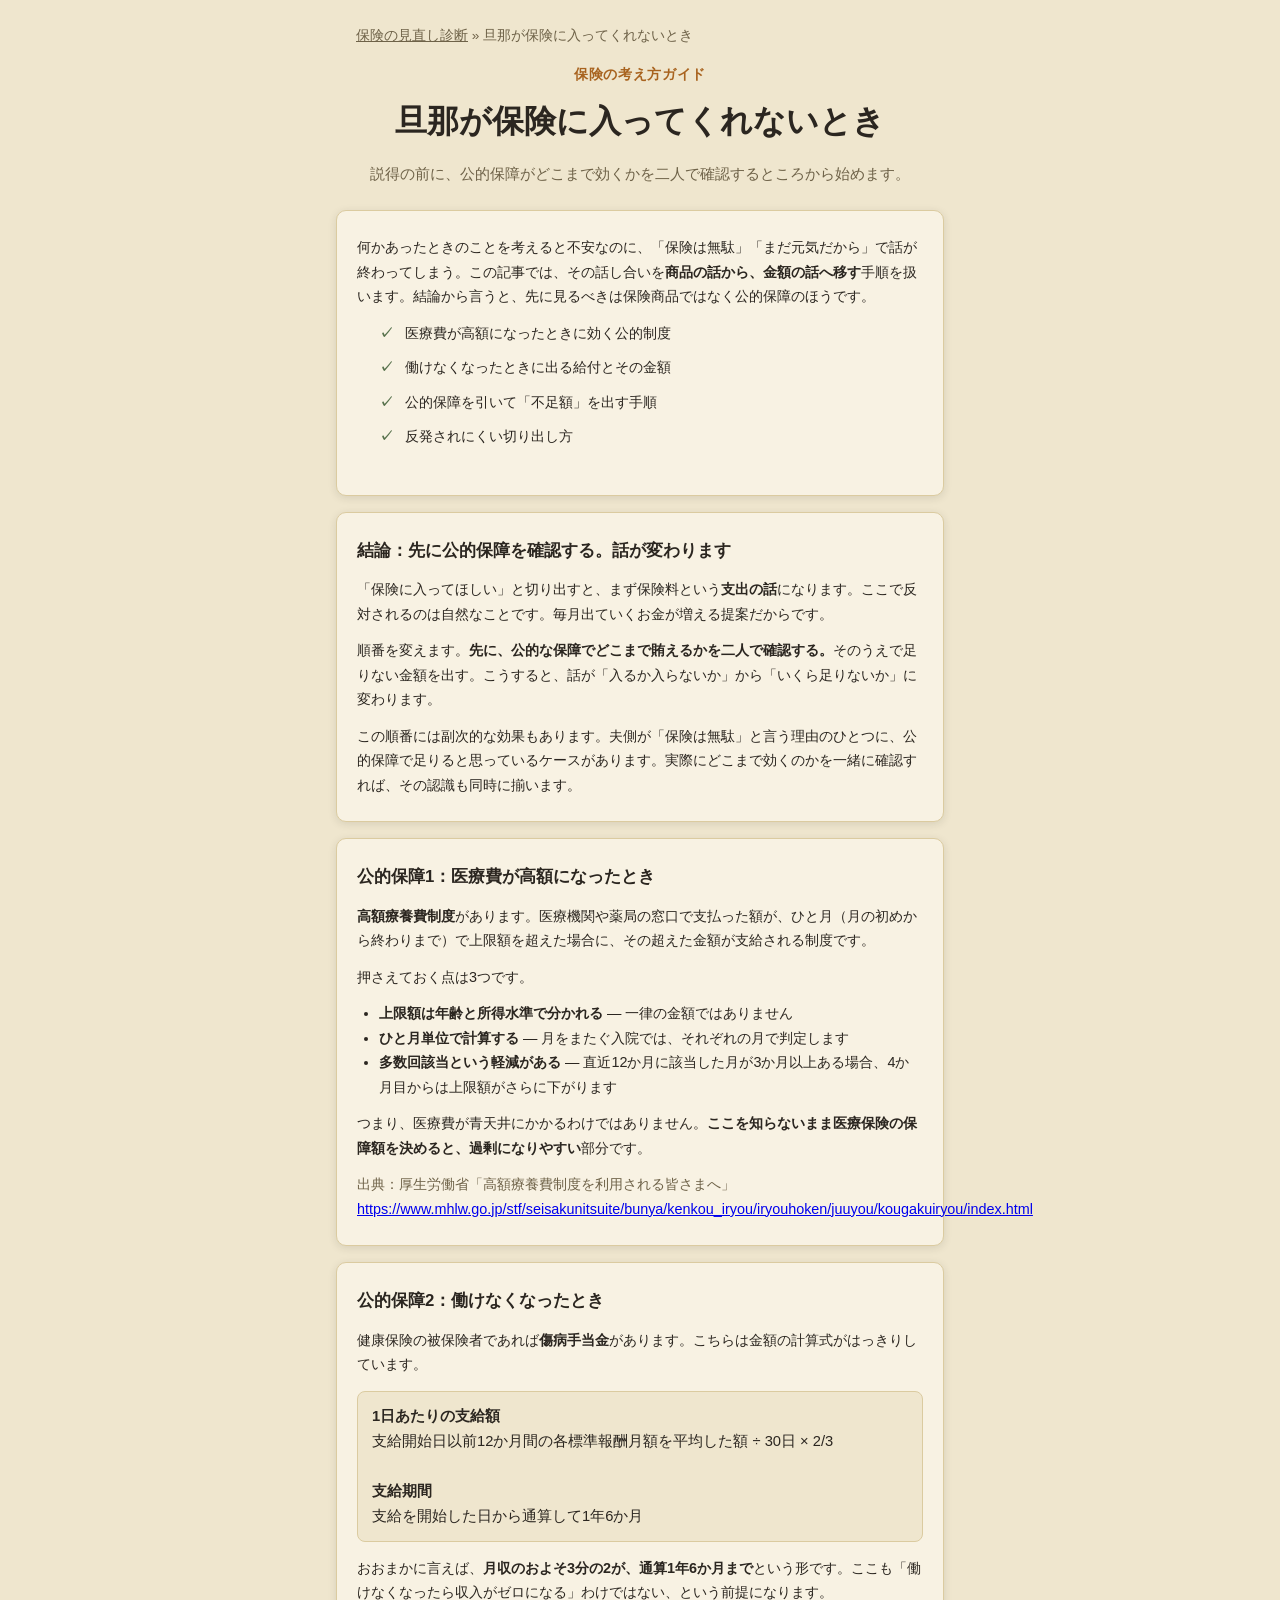
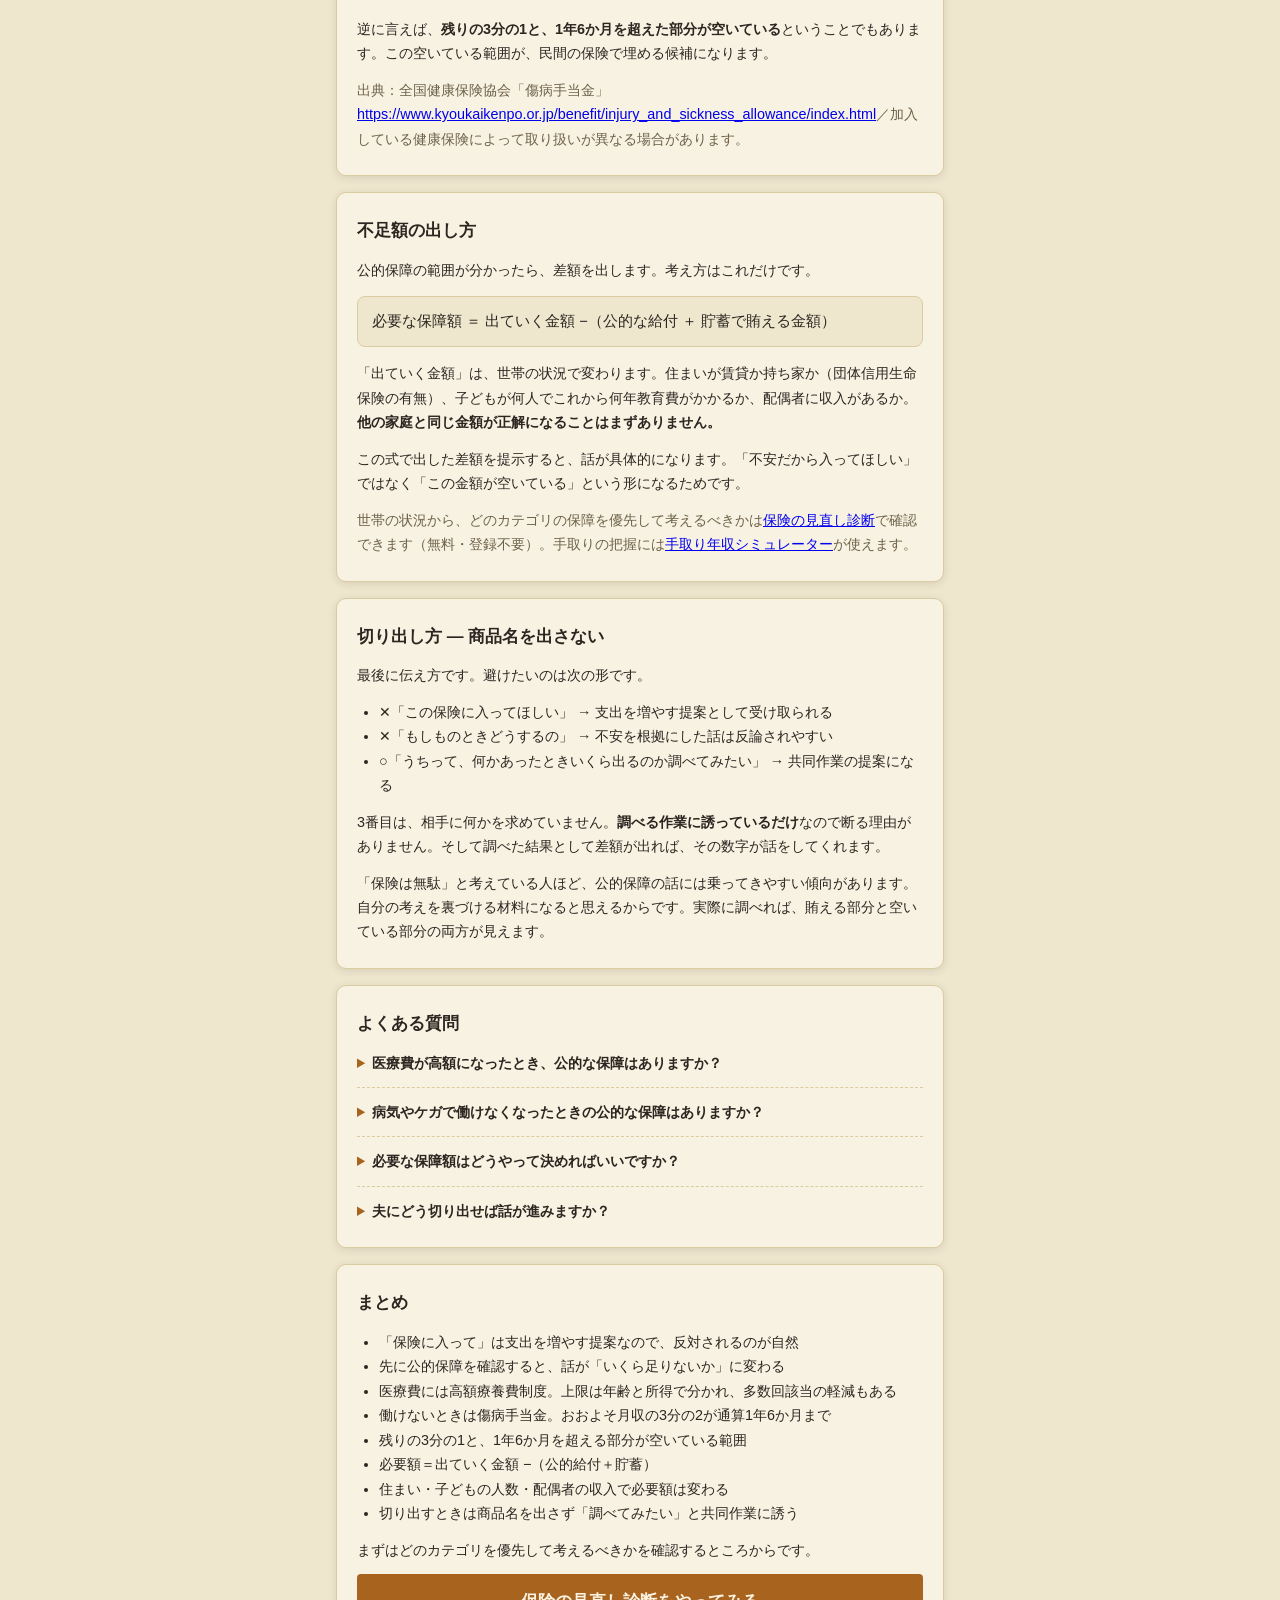
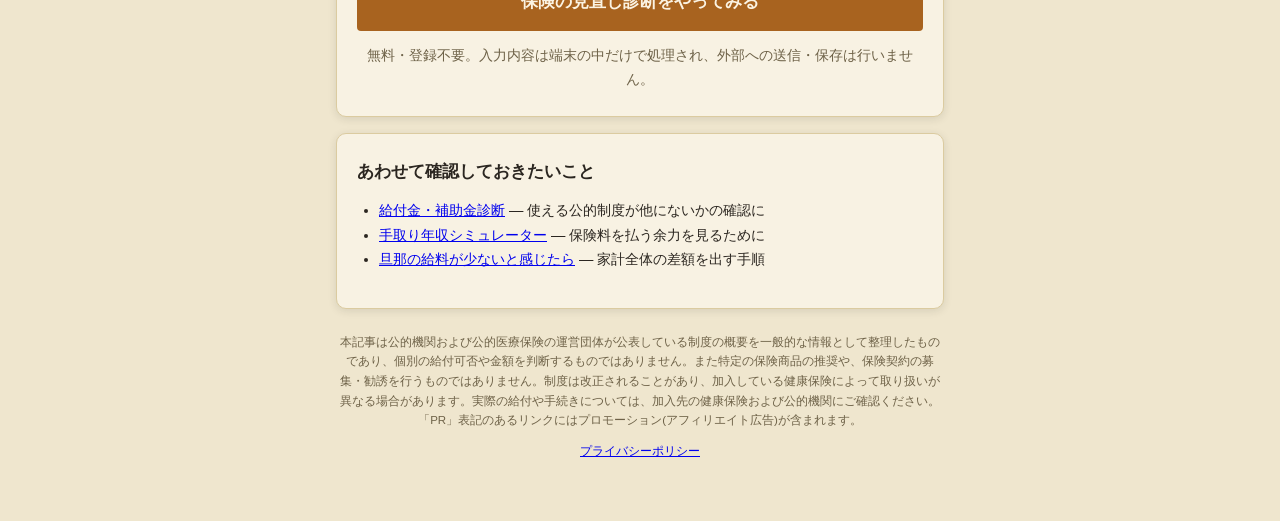
==== guide/danna-hoken-hairanai/index.html @ 6caace51 "独自ドメイン移行: hakoniwa-lab.github.io → hakoniwalab.com canonical / sitemap / robots / 記事内の絶対URLを新ドメインに書き" ====
<!DOCTYPE html>
<html lang="ja">
<head>
<meta charset="UTF-8">
<meta name="viewport" content="width=device-width, initial-scale=1.0">
<title>旦那が保険に入ってくれないとき｜先に見るべき公的保障と必要額の出し方</title>
<meta name="description" content="旦那が保険に入ってくれない。説得の前に、高額療養費と傷病手当金という公的保障がどこまで効くかを確認し、そこから不足する金額を出す手順を整理しました。話が進む伝え方も解説します。">
<script async src="https://pagead2.googlesyndication.com/pagead/js/adsbygoogle.js?client=ca-pub-6465548593525933" crossorigin="anonymous"></script>
<link rel="canonical" href="https://hakoniwalab.com/insurance-checker/guide/danna-hoken-hairanai/">
<link rel="stylesheet" href="../../css/style.css">
<script type="application/ld+json">{"@context":"https://schema.org","@type":"FAQPage","mainEntity":[{"@type":"Question","name":"医療費が高額になったとき、公的な保障はありますか？","acceptedAnswer":{"@type":"Answer","text":"高額療養費制度があります。医療機関や薬局の窓口で支払った額が、ひと月で上限額を超えた場合に、その超えた金額が支給される制度です。上限額は年齢と所得水準によって分かれます。また直近12か月の間に該当した月が3か月以上ある場合、4か月目からは上限額がさらに軽減される多数回該当という仕組みもあります。"}},{"@type":"Question","name":"病気やケガで働けなくなったときの公的な保障はありますか？","acceptedAnswer":{"@type":"Answer","text":"健康保険の被保険者であれば傷病手当金があります。支給期間は支給を開始した日から通算して1年6か月で、1日あたりの金額は支給開始日以前12か月間の各標準報酬月額を平均した額を30日で割り、その3分の2にあたる額です。要件や手続きは加入している健康保険にご確認ください。"}},{"@type":"Question","name":"必要な保障額はどうやって決めればいいですか？","acceptedAnswer":{"@type":"Answer","text":"万一のときに出ていく金額から、公的な給付と貯蓄で賄える金額を引いた差額で決まります。この差額を出さずに商品を比べると、必要以上の保障を上乗せすることになりがちです。世帯構成や住まいの状況で変わるため、他の家庭と同じ金額が正解になるとは限りません。"}},{"@type":"Question","name":"夫にどう切り出せば話が進みますか？","acceptedAnswer":{"@type":"Answer","text":"「保険に入って」と商品の話から入ると、保険料という支出の話になり反発されやすくなります。先に公的保障で賄える範囲を二人で確認し、そのうえで足りない金額を出す順番にすると、保険に入るかどうかではなく、いくら足りないかという話になります。"}}]}</script>
<style>
.guide-nav { max-width: 720px; margin: 0 auto 16px; padding: 0 20px; font-size: 0.85rem; color: var(--color-text-muted); }
.guide-nav a { color: var(--color-text-muted); }
.guide-lead { font-size: 0.95rem; }
.guide-table { width: 100%; border-collapse: collapse; margin: 14px 0; font-size: 0.92rem; }
.guide-table th, .guide-table td { border: 1px solid var(--color-border); padding: 8px 10px; text-align: left; vertical-align: top; }
.guide-table th { background: var(--color-bg); font-weight: 600; }
.guide-note { font-size: 0.85rem; color: var(--color-text-muted); }
.card--article h3 { font-size: 1rem; margin: 18px 0 6px; }
.guide-cta { text-align: center; }
.guide-cta .btn { display: inline-block; text-decoration: none; }
.guide-calc { background: var(--color-bg); border: 1px solid var(--color-border); border-radius: 8px; padding: 12px 14px; margin: 14px 0; font-size: 0.92rem; }
</style>
</head>
<body>
<div class="app">

  <nav class="guide-nav" aria-label="パンくずリスト">
    <a href="../../index.html">保険の見直し診断</a> &raquo;
    <span aria-current="page">旦那が保険に入ってくれないとき</span>
  </nav>

  <header class="app-header">
    <p class="app-header__eyebrow">保険の考え方ガイド</p>
    <h1 class="app-header__title">旦那が保険に<br class="sp-only">入ってくれないとき</h1>
    <p class="app-header__lead">説得の前に、公的保障がどこまで効くかを二人で確認するところから始めます。</p>
  </header>

  <main class="main">

    <section class="article">

      <div class="card card--article">
        <p class="guide-lead">何かあったときのことを考えると不安なのに、「保険は無駄」「まだ元気だから」で話が終わってしまう。この記事では、その話し合いを<strong>商品の話から、金額の話へ移す</strong>手順を扱います。結論から言うと、先に見るべきは保険商品ではなく公的保障のほうです。</p>
        <ul class="intro-points">
          <li>医療費が高額になったときに効く公的制度</li>
          <li>働けなくなったときに出る給付とその金額</li>
          <li>公的保障を引いて「不足額」を出す手順</li>
          <li>反発されにくい切り出し方</li>
        </ul>
      </div>

      <div class="card card--article">
        <h2>結論：先に公的保障を確認する。話が変わります</h2>
        <p>「保険に入ってほしい」と切り出すと、まず保険料という<strong>支出の話</strong>になります。ここで反対されるのは自然なことです。毎月出ていくお金が増える提案だからです。</p>
        <p>順番を変えます。<strong>先に、公的な保障でどこまで賄えるかを二人で確認する。</strong>そのうえで足りない金額を出す。こうすると、話が「入るか入らないか」から「いくら足りないか」に変わります。</p>
        <p>この順番には副次的な効果もあります。夫側が「保険は無駄」と言う理由のひとつに、公的保障で足りると思っているケースがあります。実際にどこまで効くのかを一緒に確認すれば、その認識も同時に揃います。</p>
      </div>

      <div class="card card--article">
        <h2>公的保障1：医療費が高額になったとき</h2>
        <p><strong>高額療養費制度</strong>があります。医療機関や薬局の窓口で支払った額が、ひと月（月の初めから終わりまで）で上限額を超えた場合に、その超えた金額が支給される制度です。</p>
        <p>押さえておく点は3つです。</p>
        <ul>
          <li><strong>上限額は年齢と所得水準で分かれる</strong> — 一律の金額ではありません</li>
          <li><strong>ひと月単位で計算する</strong> — 月をまたぐ入院では、それぞれの月で判定します</li>
          <li><strong>多数回該当という軽減がある</strong> — 直近12か月に該当した月が3か月以上ある場合、4か月目からは上限額がさらに下がります</li>
        </ul>
        <p>つまり、医療費が青天井にかかるわけではありません。<strong>ここを知らないまま医療保険の保障額を決めると、過剰になりやすい</strong>部分です。</p>
        <p class="guide-note">出典：厚生労働省「高額療養費制度を利用される皆さまへ」<a href="https://www.mhlw.go.jp/stf/seisakunitsuite/bunya/kenkou_iryou/iryouhoken/juuyou/kougakuiryou/index.html" target="_blank" rel="noopener">https://www.mhlw.go.jp/stf/seisakunitsuite/bunya/kenkou_iryou/iryouhoken/juuyou/kougakuiryou/index.html</a></p>
      </div>

      <div class="card card--article">
        <h2>公的保障2：働けなくなったとき</h2>
        <p>健康保険の被保険者であれば<strong>傷病手当金</strong>があります。こちらは金額の計算式がはっきりしています。</p>
        <div class="guide-calc">
          <strong>1日あたりの支給額</strong><br>
          支給開始日以前12か月間の各標準報酬月額を平均した額 ÷ 30日 × 2/3<br><br>
          <strong>支給期間</strong><br>
          支給を開始した日から通算して1年6か月
        </div>
        <p>おおまかに言えば、<strong>月収のおよそ3分の2が、通算1年6か月まで</strong>という形です。ここも「働けなくなったら収入がゼロになる」わけではない、という前提になります。</p>
        <p>逆に言えば、<strong>残りの3分の1と、1年6か月を超えた部分が空いている</strong>ということでもあります。この空いている範囲が、民間の保険で埋める候補になります。</p>
        <p class="guide-note">出典：全国健康保険協会「傷病手当金」<a href="https://www.kyoukaikenpo.or.jp/benefit/injury_and_sickness_allowance/index.html" target="_blank" rel="noopener">https://www.kyoukaikenpo.or.jp/benefit/injury_and_sickness_allowance/index.html</a>／加入している健康保険によって取り扱いが異なる場合があります。</p>
      </div>

      <div class="card card--article">
        <h2>不足額の出し方</h2>
        <p>公的保障の範囲が分かったら、差額を出します。考え方はこれだけです。</p>
        <div class="guide-calc">
          必要な保障額 ＝ 出ていく金額 −（公的な給付 ＋ 貯蓄で賄える金額）
        </div>
        <p>「出ていく金額」は、世帯の状況で変わります。住まいが賃貸か持ち家か（団体信用生命保険の有無）、子どもが何人でこれから何年教育費がかかるか、配偶者に収入があるか。<strong>他の家庭と同じ金額が正解になることはまずありません。</strong></p>
        <p>この式で出した差額を提示すると、話が具体的になります。「不安だから入ってほしい」ではなく「この金額が空いている」という形になるためです。</p>
        <p class="guide-note">世帯の状況から、どのカテゴリの保障を優先して考えるべきかは<a href="../../index.html">保険の見直し診断</a>で確認できます（無料・登録不要）。手取りの把握には<a href="../../../takehome-calculator/">手取り年収シミュレーター</a>が使えます。</p>
      </div>

      <div class="card card--article">
        <h2>切り出し方 ― 商品名を出さない</h2>
        <p>最後に伝え方です。避けたいのは次の形です。</p>
        <ul>
          <li>✕「この保険に入ってほしい」 → 支出を増やす提案として受け取られる</li>
          <li>✕「もしものときどうするの」 → 不安を根拠にした話は反論されやすい</li>
          <li>○「うちって、何かあったときいくら出るのか調べてみたい」 → 共同作業の提案になる</li>
        </ul>
        <p>3番目は、相手に何かを求めていません。<strong>調べる作業に誘っているだけ</strong>なので断る理由がありません。そして調べた結果として差額が出れば、その数字が話をしてくれます。</p>
        <p>「保険は無駄」と考えている人ほど、公的保障の話には乗ってきやすい傾向があります。自分の考えを裏づける材料になると思えるからです。実際に調べれば、賄える部分と空いている部分の両方が見えます。</p>
      </div>

      <div class="card card--article">
        <h2>よくある質問</h2>
        <details class="faq-item">
          <summary>医療費が高額になったとき、公的な保障はありますか？</summary>
          <p>高額療養費制度があります。医療機関や薬局の窓口で支払った額が、ひと月で上限額を超えた場合に、その超えた金額が支給される制度です。上限額は年齢と所得水準によって分かれます。また直近12か月の間に該当した月が3か月以上ある場合、4か月目からは上限額がさらに軽減される多数回該当という仕組みもあります。</p>
        </details>
        <details class="faq-item">
          <summary>病気やケガで働けなくなったときの公的な保障はありますか？</summary>
          <p>健康保険の被保険者であれば傷病手当金があります。支給期間は支給を開始した日から通算して1年6か月で、1日あたりの金額は支給開始日以前12か月間の各標準報酬月額を平均した額を30日で割り、その3分の2にあたる額です。要件や手続きは加入している健康保険にご確認ください。</p>
        </details>
        <details class="faq-item">
          <summary>必要な保障額はどうやって決めればいいですか？</summary>
          <p>万一のときに出ていく金額から、公的な給付と貯蓄で賄える金額を引いた差額で決まります。この差額を出さずに商品を比べると、必要以上の保障を上乗せすることになりがちです。世帯構成や住まいの状況で変わるため、他の家庭と同じ金額が正解になるとは限りません。</p>
        </details>
        <details class="faq-item">
          <summary>夫にどう切り出せば話が進みますか？</summary>
          <p>「保険に入って」と商品の話から入ると、保険料という支出の話になり反発されやすくなります。先に公的保障で賄える範囲を二人で確認し、そのうえで足りない金額を出す順番にすると、保険に入るかどうかではなく、いくら足りないかという話になります。</p>
        </details>
      </div>

      <div class="card card--article">
        <h2>まとめ</h2>
        <ul>
          <li>「保険に入って」は支出を増やす提案なので、反対されるのが自然</li>
          <li>先に公的保障を確認すると、話が「いくら足りないか」に変わる</li>
          <li>医療費には高額療養費制度。上限は年齢と所得で分かれ、多数回該当の軽減もある</li>
          <li>働けないときは傷病手当金。おおよそ月収の3分の2が通算1年6か月まで</li>
          <li>残りの3分の1と、1年6か月を超える部分が空いている範囲</li>
          <li>必要額＝出ていく金額 −（公的給付＋貯蓄）</li>
          <li>住まい・子どもの人数・配偶者の収入で必要額は変わる</li>
          <li>切り出すときは商品名を出さず「調べてみたい」と共同作業に誘う</li>
        </ul>
        <p>まずはどのカテゴリを優先して考えるべきかを確認するところからです。</p>
        <p class="guide-cta"><a class="btn btn--primary btn--large" href="../../index.html">保険の見直し診断をやってみる</a></p>
        <p class="guide-note" style="text-align:center;">無料・登録不要。入力内容は端末の中だけで処理され、外部への送信・保存は行いません。</p>
      </div>

      <div class="card card--article">
        <h2>あわせて確認しておきたいこと</h2>
        <ul>
          <li><a href="../../../subsidy-checker/">給付金・補助金診断</a> — 使える公的制度が他にないかの確認に</li>
          <li><a href="../../../takehome-calculator/">手取り年収シミュレーター</a> — 保険料を払う余力を見るために</li>
          <li><a href="../../../takehome-calculator/guide/danna-kyuryo-sukunai/">旦那の給料が少ないと感じたら</a> — 家計全体の差額を出す手順</li>
        </ul>
      </div>

    </section>

  </main>

  <footer class="app-footer">
    <p>本記事は公的機関および公的医療保険の運営団体が公表している制度の概要を一般的な情報として整理したものであり、個別の給付可否や金額を判断するものではありません。また特定の保険商品の推奨や、保険契約の募集・勧誘を行うものではありません。制度は改正されることがあり、加入している健康保険によって取り扱いが異なる場合があります。実際の給付や手続きについては、加入先の健康保険および公的機関にご確認ください。「PR」表記のあるリンクにはプロモーション(アフィリエイト広告)が含まれます。</p>
    <p><a href="../../../privacy.html">プライバシーポリシー</a></p>
  </footer>

</div>
</body>
</html>
---- css/style.css ----
:root {
  --color-bg: #efe6ce;
  --color-surface: #f8f2e3;
  --color-border: #dbcba0;
  --color-text: #2b2620;
  --color-text-muted: #6e6248;
  --color-primary: #a8631f;
  --color-primary-hover: #8b5119;
  --color-primary-contrast: #fbf3e2;
  --color-accent: #55704a;
  --color-badge-bg: #e4d6ae;
  --color-badge-text: #6e4a1e;
  --color-warn-bg: #efd3c0;
  --color-warn-text: #8a4322;
  --radius-sm: 4px;
  --radius-md: 6px;
  --radius-lg: 10px;
  --shadow-card: 0 2px 8px rgba(43, 38, 32, 0.12);
  --max-width: 640px;
}

@media (prefers-color-scheme: dark) {
  :root {
    --color-bg: #211f1a;
    --color-surface: #2c2a22;
    --color-border: #423e30;
    --color-text: #f1e9d8;
    --color-text-muted: #b3a585;
    --color-primary: #e3a23b;
    --color-primary-hover: #edb259;
    --color-primary-contrast: #241c0d;
    --color-accent: #8fae7d;
    --color-badge-bg: #3a3626;
    --color-badge-text: #e3a23b;
    --color-warn-bg: #3d2a1d;
    --color-warn-text: #e0a876;
    --shadow-card: 0 2px 14px rgba(0, 0, 0, 0.5);
  }
}

* { box-sizing: border-box; }

[hidden] { display: none !important; }

html, body {
  margin: 0;
  padding: 0;
  background: var(--color-bg);
  color: var(--color-text);
  font-family: "Hiragino Sans", "Hiragino Kaku Gothic ProN", Meiryo, "Yu Gothic", sans-serif;
  line-height: 1.7;
  -webkit-text-size-adjust: 100%;
}

.app {
  max-width: var(--max-width);
  margin: 0 auto;
  padding: 24px 16px 48px;
}

.app-header {
  text-align: center;
  margin-bottom: 24px;
}

.app-header__eyebrow {
  color: var(--color-primary);
  font-weight: 700;
  font-size: 0.85rem;
  letter-spacing: 0.05em;
  margin: 0 0 8px;
}

.app-header__title {
  font-size: 1.6rem;
  font-weight: 800;
  margin: 0 0 12px;
}

.app-header__lead {
  color: var(--color-text-muted);
  font-size: 0.95rem;
  margin: 0;
}

.main { display: block; }

.card {
  background: var(--color-surface);
  border: 1px solid var(--color-border);
  border-radius: var(--radius-lg);
  box-shadow: var(--shadow-card);
  padding: 24px 20px;
  margin-bottom: 16px;
}

.card--intro { text-align: center; }

.intro-points {
  list-style: none;
  padding: 0;
  margin: 0 0 20px;
  text-align: left;
  display: inline-block;
}

.intro-points li {
  position: relative;
  padding-left: 26px;
  margin-bottom: 10px;
  color: var(--color-text);
}

.intro-points li::before {
  content: "✓";
  position: absolute;
  left: 0;
  color: var(--color-accent);
  font-weight: 700;
}

.intro-disclaimer {
  font-size: 0.78rem;
  color: var(--color-text-muted);
  margin: 16px 0 0;
}

.btn {
  display: inline-block;
  border: none;
  border-radius: var(--radius-sm);
  font-size: 0.95rem;
  font-weight: 700;
  padding: 12px 20px;
  cursor: pointer;
  text-align: center;
  transition: background-color 0.15s ease, opacity 0.15s ease;
}

.btn--primary {
  background: var(--color-primary);
  color: var(--color-primary-contrast);
}
.btn--primary:hover { background: var(--color-primary-hover); }
.btn--primary:disabled { opacity: 0.5; cursor: not-allowed; }

.btn--ghost {
  background: transparent;
  color: var(--color-text-muted);
  border: 1px solid var(--color-border);
}
.btn--ghost:hover { color: var(--color-text); border-color: var(--color-text-muted); }

.btn--large { width: 100%; padding: 14px 20px; font-size: 1.05rem; }
.btn--skip { margin-left: auto; }

.progress {
  height: 6px;
  background: var(--color-border);
  border-radius: 999px;
  overflow: hidden;
  margin-bottom: 8px;
}

.progress__bar {
  height: 100%;
  width: 0%;
  background: var(--color-primary);
  transition: width 0.25s ease;
}

.progress__label {
  font-size: 0.78rem;
  color: var(--color-text-muted);
  margin: 0 0 16px;
  text-align: right;
}

.card--quiz { min-height: 220px; }

.quiz-question {
  font-size: 1.1rem;
  font-weight: 700;
  margin: 0 0 6px;
}

.quiz-question__note {
  font-size: 0.82rem;
  color: var(--color-text-muted);
  margin: 0 0 18px;
}

.quiz-options {
  display: grid;
  gap: 10px;
}

.quiz-option {
  display: block;
  width: 100%;
  text-align: left;
  padding: 14px 16px;
  background: var(--color-bg);
  border: 1.5px solid var(--color-border);
  border-radius: var(--radius-sm);
  color: var(--color-text);
  font-size: 0.95rem;
  cursor: pointer;
  transition: border-color 0.15s ease, background-color 0.15s ease;
}

.quiz-option:hover {
  border-color: var(--color-primary);
}

.quiz-option.is-selected {
  border-color: var(--color-primary);
  background: var(--color-badge-bg);
  font-weight: 700;
}

.quiz-select {
  width: 100%;
  padding: 12px 14px;
  border: 1.5px solid var(--color-border);
  border-radius: var(--radius-sm);
  background: var(--color-bg);
  color: var(--color-text);
  font-size: 0.95rem;
}

.quiz-nav {
  display: flex;
  align-items: center;
  gap: 10px;
}

.result-summary {
  text-align: center;
  margin-bottom: 20px;
}

.result-summary__count {
  font-size: 1.3rem;
  font-weight: 800;
  margin: 0 0 4px;
}

.result-summary__note {
  font-size: 0.82rem;
  color: var(--color-text-muted);
  margin: 0;
}

.result-list {
  display: grid;
  gap: 14px;
  margin-bottom: 20px;
}

.result-card {
  background: var(--color-surface);
  border: 1px solid var(--color-border);
  border-radius: var(--radius-md);
  box-shadow: var(--shadow-card);
  padding: 18px 18px 16px;
}

.result-card__badges {
  display: flex;
  flex-wrap: wrap;
  gap: 6px;
  margin-bottom: 10px;
}

.badge {
  display: inline-block;
  font-size: 0.72rem;
  font-weight: 700;
  padding: 3px 10px;
  border-radius: 999px;
  background: var(--color-badge-bg);
  color: var(--color-badge-text);
}

.badge--accent {
  background: var(--color-primary);
  color: var(--color-primary-contrast);
}

.badge--warn {
  background: var(--color-warn-bg);
  color: var(--color-warn-text);
}

.result-card__name {
  font-size: 1.05rem;
  font-weight: 800;
  margin: 0 0 6px;
}

.result-card__benefit {
  color: var(--color-accent);
  font-weight: 700;
  margin: 0 0 4px;
}

.result-card__org {
  font-size: 0.8rem;
  color: var(--color-text-muted);
  margin: 0 0 12px;
}

.result-card__summary {
  font-size: 0.88rem;
  margin: 0 0 10px;
}

.result-card__conditions {
  font-size: 0.82rem;
  color: var(--color-text-muted);
  margin: 0 0 14px;
}

.result-card__actions {
  display: flex;
  flex-wrap: wrap;
  gap: 8px;
}

.result-card__link {
  display: inline-block;
  font-size: 0.85rem;
  font-weight: 700;
  color: var(--color-primary);
  text-decoration: none;
  padding: 8px 14px;
  border: 1.5px solid var(--color-primary);
  border-radius: var(--radius-sm);
}

.result-card__link:hover { background: var(--color-badge-bg); }

.result-card__link--offer {
  color: var(--color-accent);
  border-color: var(--color-accent);
  display: inline-flex;
  align-items: center;
  gap: 6px;
}

.badge--pr {
  background: var(--color-accent);
  color: var(--color-primary-contrast);
  font-size: 0.62rem;
  padding: 2px 6px;
}

.result-empty {
  text-align: center;
  color: var(--color-text-muted);
  padding: 24px 12px;
}

.ad-slot {
  min-height: 90px;
  border: 1px dashed var(--color-border);
  border-radius: var(--radius-sm);
  display: flex;
  align-items: center;
  justify-content: center;
  color: var(--color-text-muted);
  font-size: 0.75rem;
  margin-bottom: 20px;
}

.card--lead { text-align: center; }
.card__title { font-size: 1rem; margin: 0 0 8px; }

.lead-form {
  display: flex;
  gap: 8px;
  margin-top: 14px;
}

.lead-form__input {
  flex: 1;
  padding: 10px 12px;
  border: 1.5px solid var(--color-border);
  border-radius: var(--radius-sm);
  background: var(--color-bg);
  color: var(--color-text);
}

.app-footer {
  margin-top: 24px;
  text-align: center;
  font-size: 0.72rem;
  color: var(--color-text-muted);
}

.sp-only { display: inline; }

@media (min-width: 640px) {
  .app-header__title { font-size: 2rem; }
  .sp-only { display: none; }
}

.result-card__platforms {
  font-size: 0.8rem;
  color: var(--color-text-muted);
  margin: 0 0 14px;
}

.cross-link-banner {
  display: block;
  margin-top: 12px;
  padding: 10px 14px;
  background: var(--color-badge-bg);
  border-radius: var(--radius-sm);
  font-size: 0.82rem;
  color: var(--color-badge-text);
  text-decoration: none;
  font-weight: 700;
}

.cross-link-banner:hover { opacity: 0.85; }

/* --- 解説記事セクション --- */

.card--article h2 {
  font-size: 1.05rem;
  margin: 0 0 12px;
}
.card--article p {
  font-size: 0.9rem;
  margin: 0 0 12px;
}
.card--article p:last-child { margin-bottom: 0; }
.card--article ul {
  font-size: 0.9rem;
  margin: 0 0 12px;
  padding-left: 22px;
}

.faq-item {
  border-bottom: 1px dashed var(--color-border);
  padding: 12px 0;
}
.faq-item:first-of-type { padding-top: 0; }
.faq-item:last-child { border-bottom: none; padding-bottom: 0; }
.faq-item summary {
  cursor: pointer;
  font-weight: 700;
  font-size: 0.9rem;
  list-style: revert;
}
.faq-item summary::marker { color: var(--color-primary); }
.faq-item p {
  margin: 8px 0 0;
  font-size: 0.85rem;
  color: var(--color-text-muted);
}
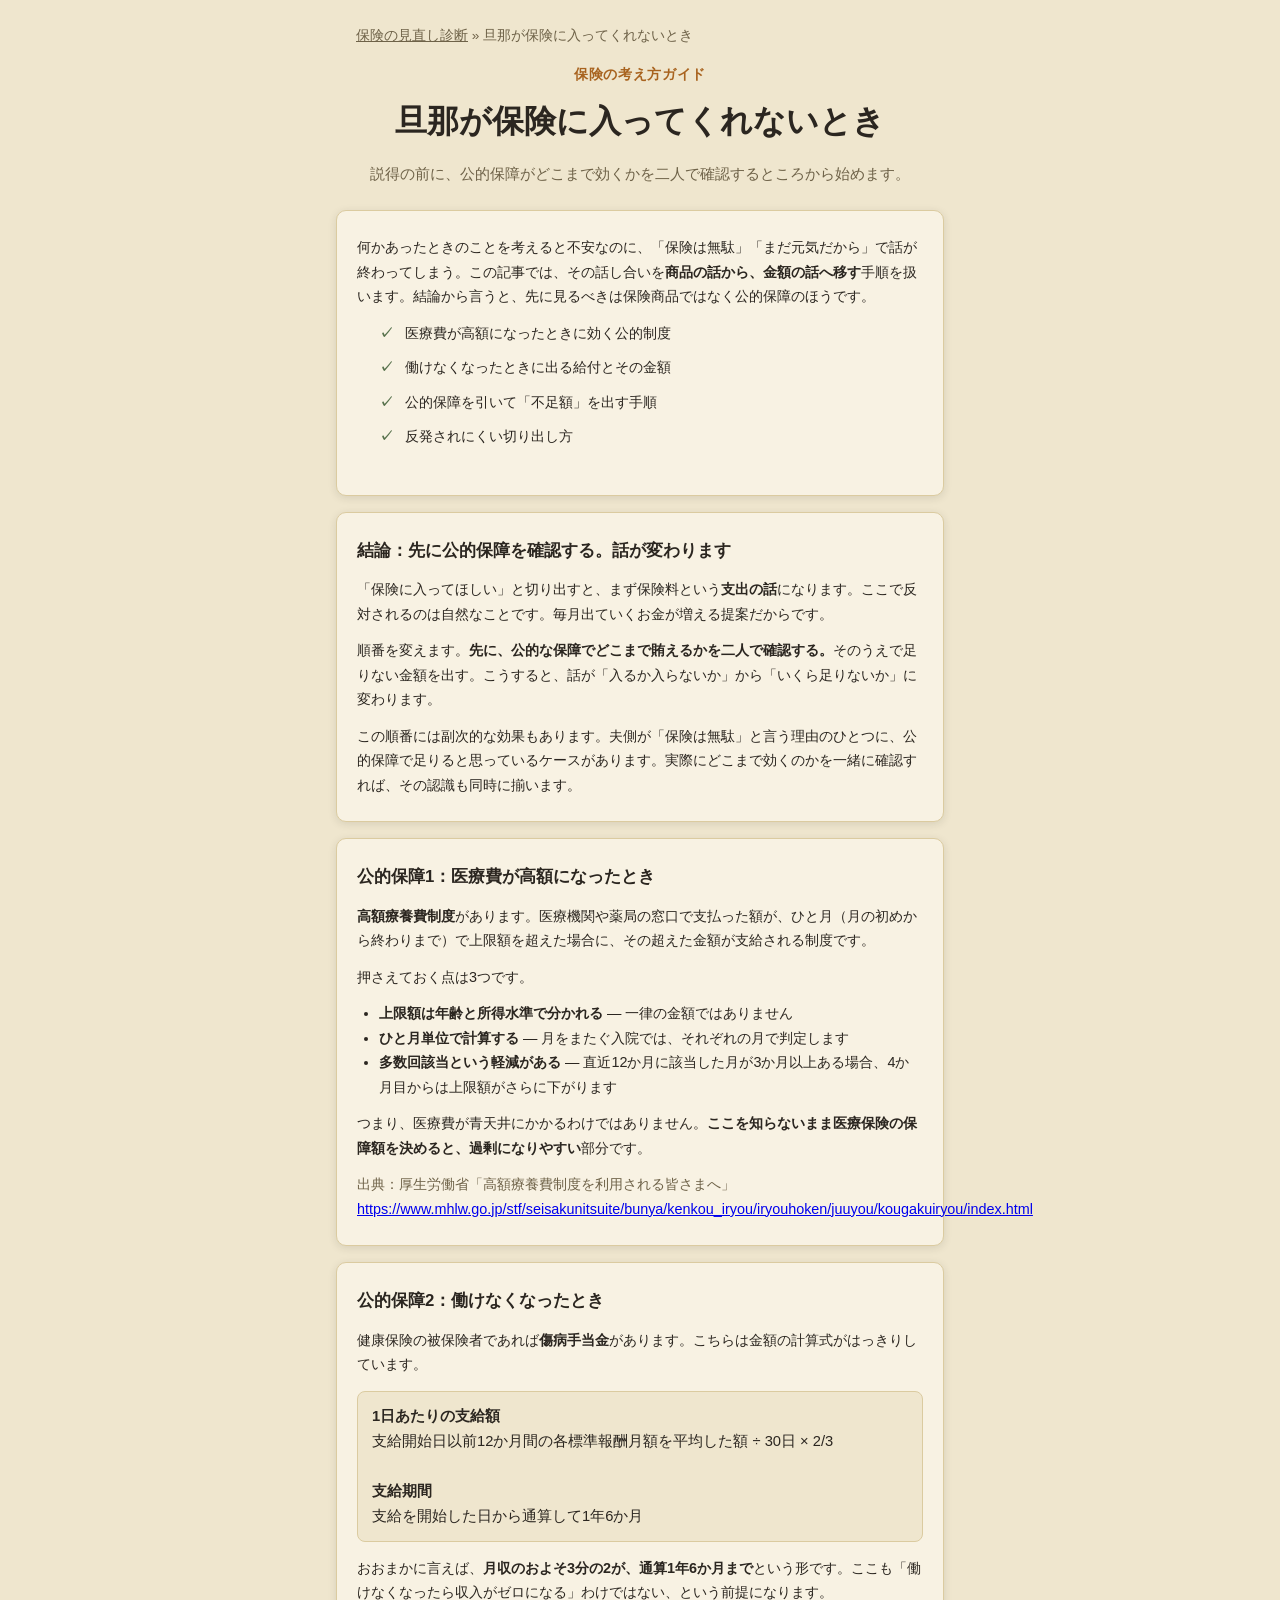
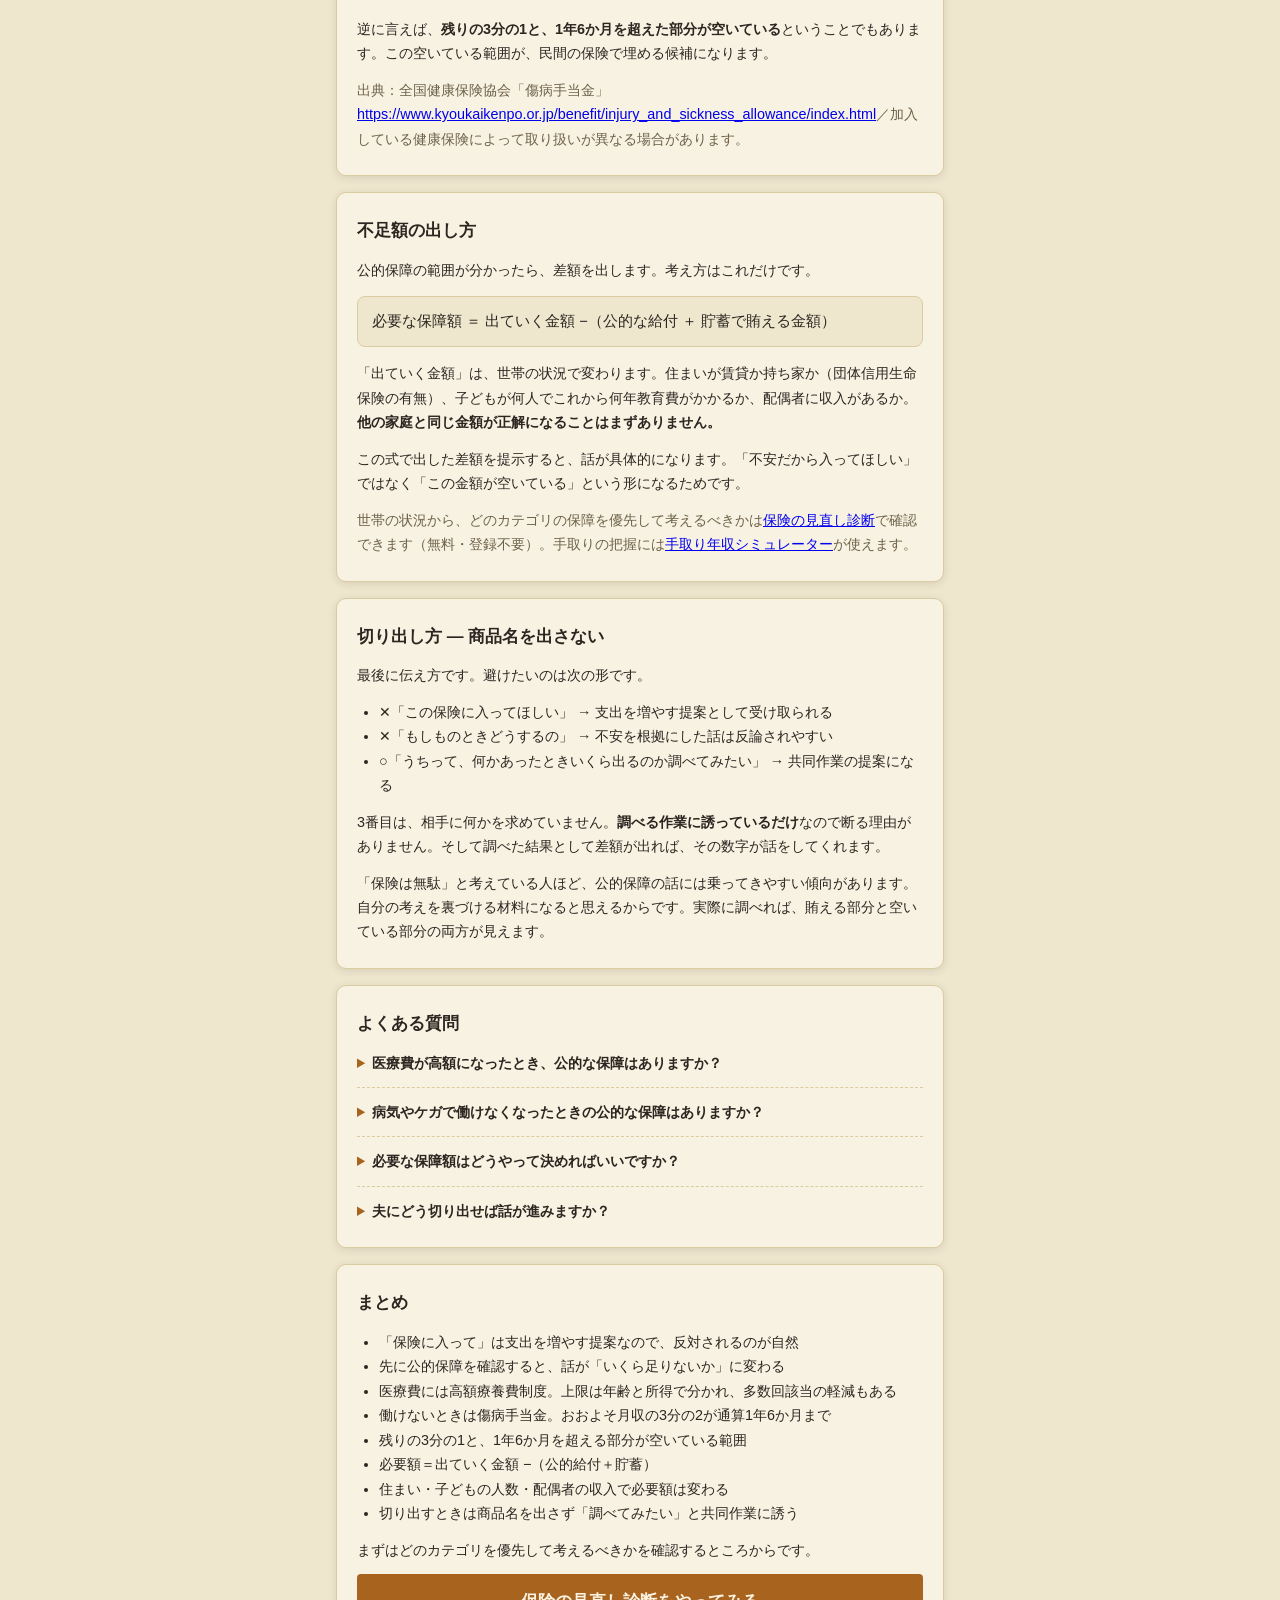
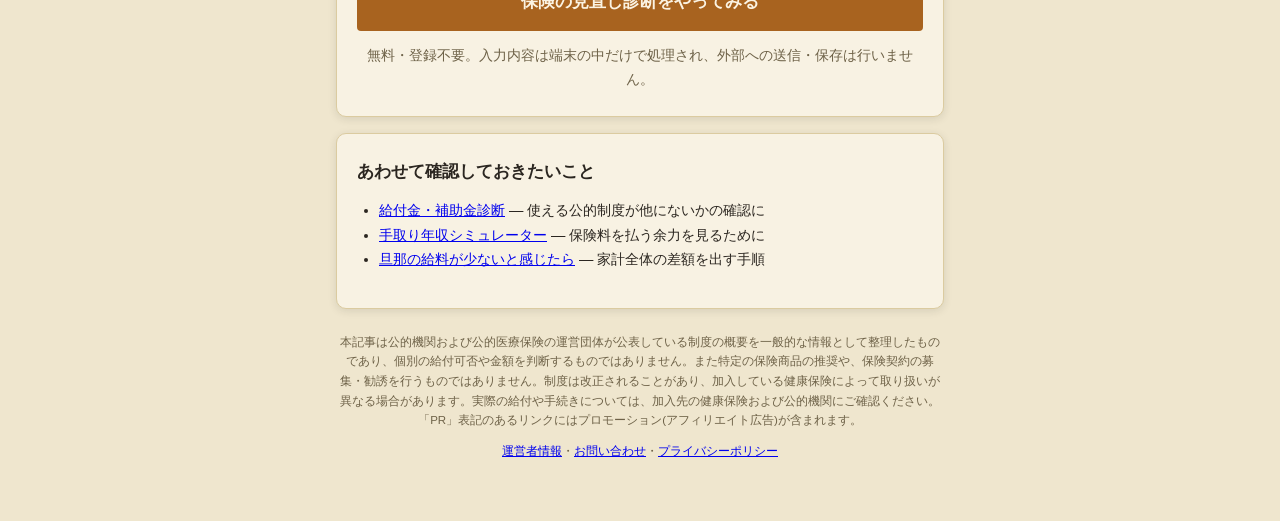
==== commit 3118248a: "フッターに運営者情報・お問い合わせへのリンクを追加 Co-Authored-By: Claude Opus 5 <noreply@anthropic.com>" ====
--- a/guide/danna-hoken-hairanai/index.html
+++ b/guide/danna-hoken-hairanai/index.html
@@ -160,7 +160,7 @@
 
   <footer class="app-footer">
     <p>本記事は公的機関および公的医療保険の運営団体が公表している制度の概要を一般的な情報として整理したものであり、個別の給付可否や金額を判断するものではありません。また特定の保険商品の推奨や、保険契約の募集・勧誘を行うものではありません。制度は改正されることがあり、加入している健康保険によって取り扱いが異なる場合があります。実際の給付や手続きについては、加入先の健康保険および公的機関にご確認ください。「PR」表記のあるリンクにはプロモーション(アフィリエイト広告)が含まれます。</p>
-    <p><a href="../../../privacy.html">プライバシーポリシー</a></p>
+    <p><a href="../../../about.html">運営者情報</a>・<a href="../../../contact.html">お問い合わせ</a>・<a href="../../../privacy.html">プライバシーポリシー</a></p>
   </footer>
 
 </div>
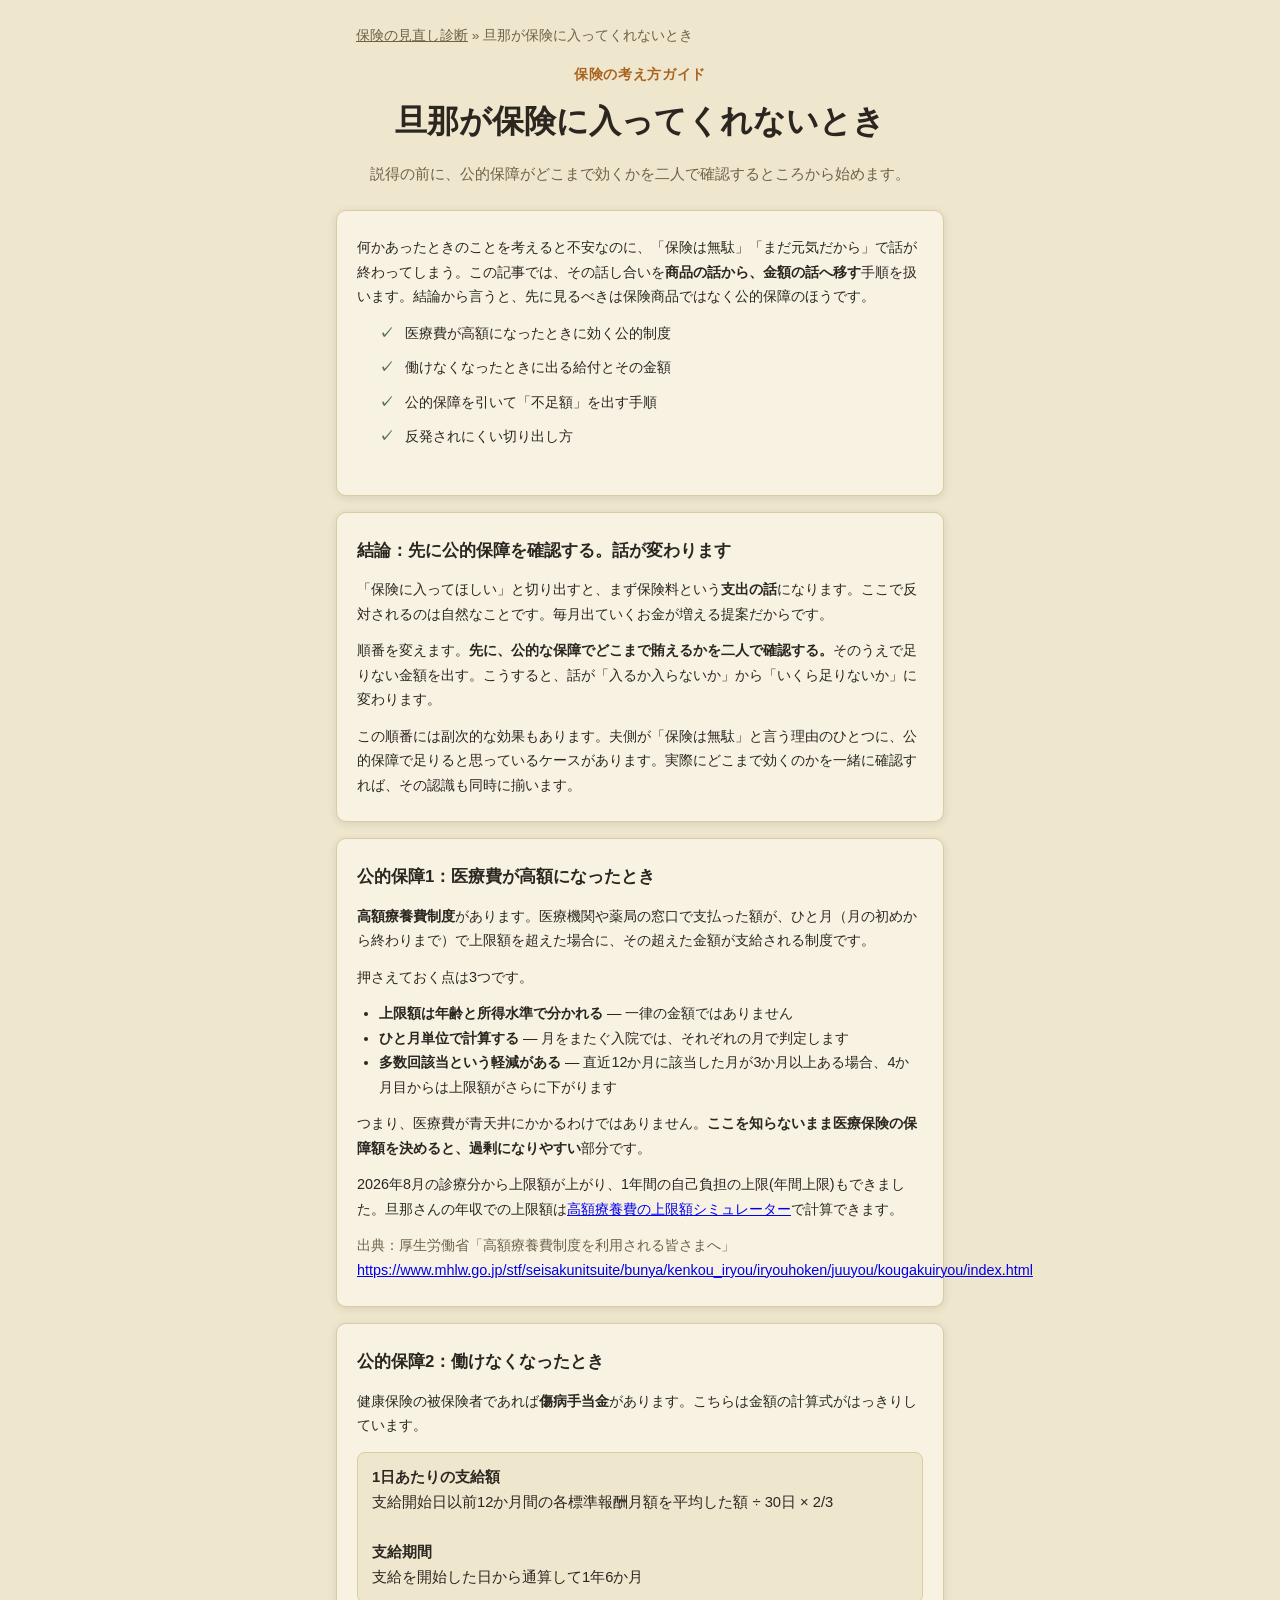
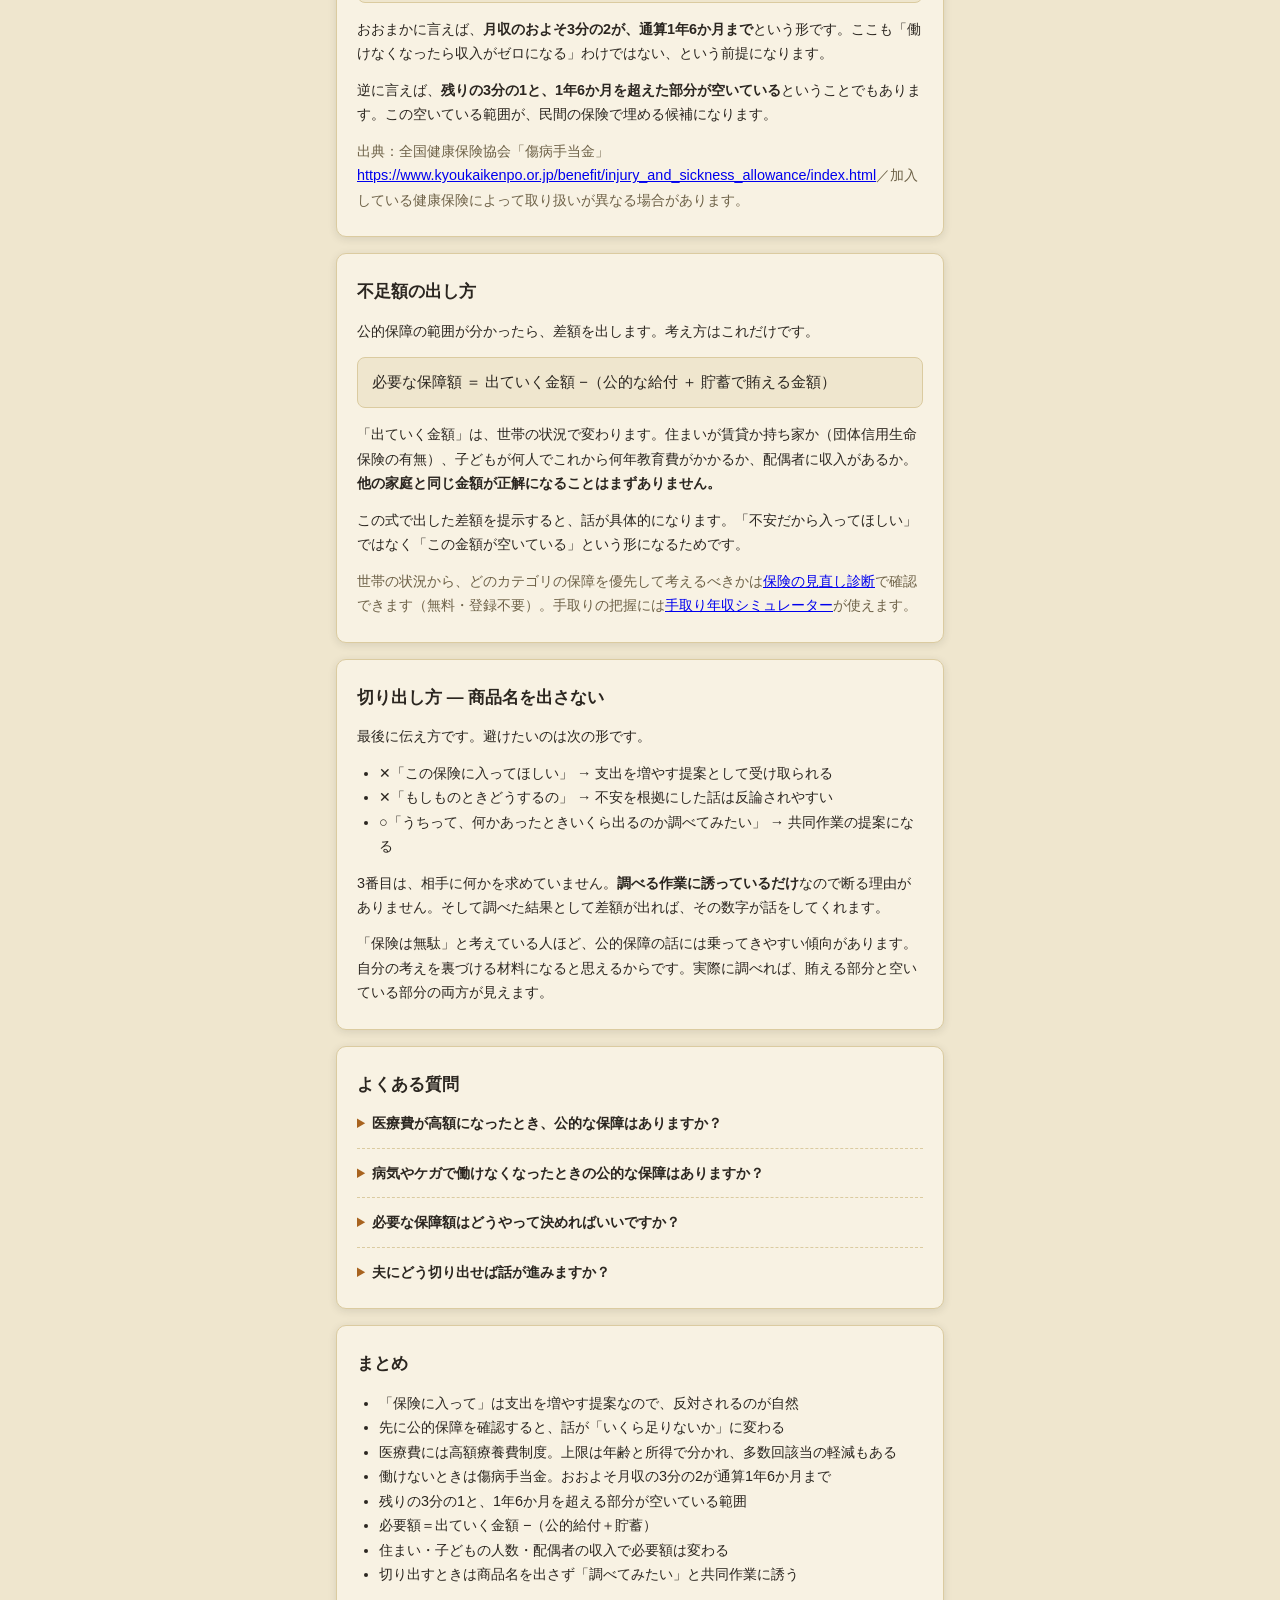
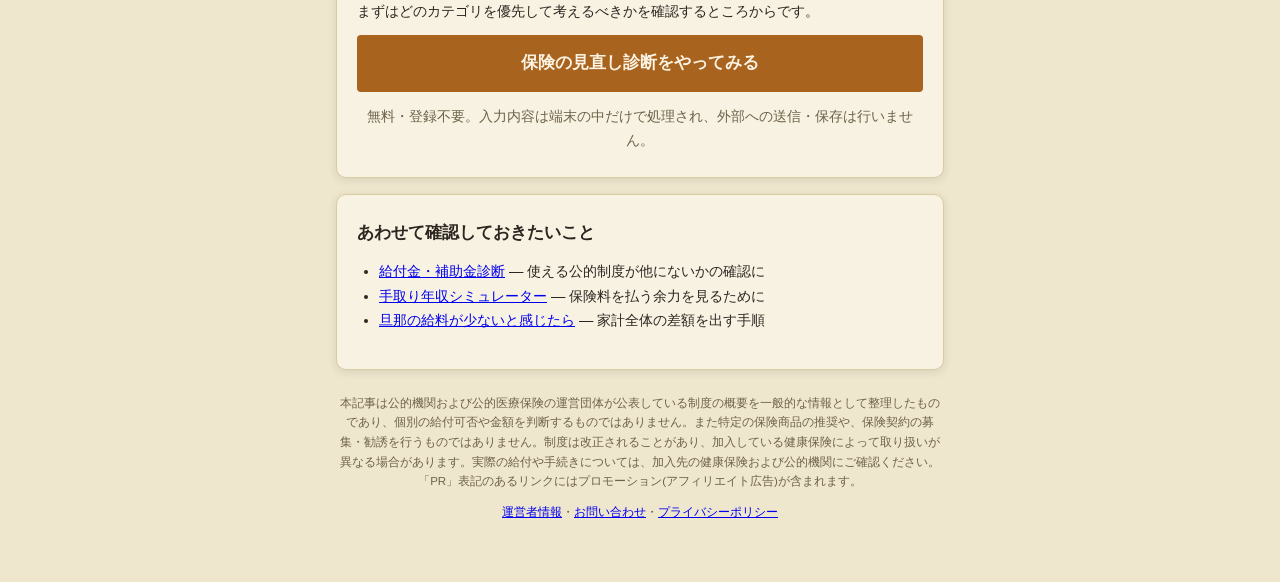
==== commit 4184d212: "高額療養費の上限額シミュレーターへの導線と2026年8月の改正を追記 Co-Authored-By: Claude Opus 5.5 <noreply@anthropic.com>" ====
--- a/guide/danna-hoken-hairanai/index.html
+++ b/guide/danna-hoken-hairanai/index.html
@@ -3,6 +3,14 @@
 <head>
 <meta charset="UTF-8">
 <meta name="viewport" content="width=device-width, initial-scale=1.0">
+<!-- Google tag (gtag.js) -->
+<script async src="https://www.googletagmanager.com/gtag/js?id=G-WTBHV5QYG3"></script>
+<script>
+  window.dataLayer = window.dataLayer || [];
+  function gtag(){dataLayer.push(arguments);}
+  gtag('js', new Date());
+  gtag('config', 'G-WTBHV5QYG3');
+</script>
 <title>旦那が保険に入ってくれないとき｜先に見るべき公的保障と必要額の出し方</title>
 <meta name="description" content="旦那が保険に入ってくれない。説得の前に、高額療養費と傷病手当金という公的保障がどこまで効くかを確認し、そこから不足する金額を出す手順を整理しました。話が進む伝え方も解説します。">
 <script async src="https://pagead2.googlesyndication.com/pagead/js/adsbygoogle.js?client=ca-pub-6465548593525933" crossorigin="anonymous"></script>
@@ -27,7 +35,7 @@
 <div class="app">
 
   <nav class="guide-nav" aria-label="パンくずリスト">
-    <a href="../../index.html">保険の見直し診断</a> &raquo;
+    <a href="../../">保険の見直し診断</a> &raquo;
     <span aria-current="page">旦那が保険に入ってくれないとき</span>
   </nav>
 
@@ -68,6 +76,7 @@
           <li><strong>多数回該当という軽減がある</strong> — 直近12か月に該当した月が3か月以上ある場合、4か月目からは上限額がさらに下がります</li>
         </ul>
         <p>つまり、医療費が青天井にかかるわけではありません。<strong>ここを知らないまま医療保険の保障額を決めると、過剰になりやすい</strong>部分です。</p>
+        <p>2026年8月の診療分から上限額が上がり、1年間の自己負担の上限(年間上限)もできました。旦那さんの年収での上限額は<a href="../../../subsidy-checker/guide/kogaku-ryoyohi-jogen/">高額療養費の上限額シミュレーター</a>で計算できます。</p>
         <p class="guide-note">出典：厚生労働省「高額療養費制度を利用される皆さまへ」<a href="https://www.mhlw.go.jp/stf/seisakunitsuite/bunya/kenkou_iryou/iryouhoken/juuyou/kougakuiryou/index.html" target="_blank" rel="noopener">https://www.mhlw.go.jp/stf/seisakunitsuite/bunya/kenkou_iryou/iryouhoken/juuyou/kougakuiryou/index.html</a></p>
       </div>
 
@@ -93,7 +102,7 @@
         </div>
         <p>「出ていく金額」は、世帯の状況で変わります。住まいが賃貸か持ち家か（団体信用生命保険の有無）、子どもが何人でこれから何年教育費がかかるか、配偶者に収入があるか。<strong>他の家庭と同じ金額が正解になることはまずありません。</strong></p>
         <p>この式で出した差額を提示すると、話が具体的になります。「不安だから入ってほしい」ではなく「この金額が空いている」という形になるためです。</p>
-        <p class="guide-note">世帯の状況から、どのカテゴリの保障を優先して考えるべきかは<a href="../../index.html">保険の見直し診断</a>で確認できます（無料・登録不要）。手取りの把握には<a href="../../../takehome-calculator/">手取り年収シミュレーター</a>が使えます。</p>
+        <p class="guide-note">世帯の状況から、どのカテゴリの保障を優先して考えるべきかは<a href="../../">保険の見直し診断</a>で確認できます（無料・登録不要）。手取りの把握には<a href="../../../takehome-calculator/">手取り年収シミュレーター</a>が使えます。</p>
       </div>
 
       <div class="card card--article">
@@ -141,7 +150,7 @@
           <li>切り出すときは商品名を出さず「調べてみたい」と共同作業に誘う</li>
         </ul>
         <p>まずはどのカテゴリを優先して考えるべきかを確認するところからです。</p>
-        <p class="guide-cta"><a class="btn btn--primary btn--large" href="../../index.html">保険の見直し診断をやってみる</a></p>
+        <p class="guide-cta"><a class="btn btn--primary btn--large" href="../../">保険の見直し診断をやってみる</a></p>
         <p class="guide-note" style="text-align:center;">無料・登録不要。入力内容は端末の中だけで処理され、外部への送信・保存は行いません。</p>
       </div>
 
--- a/css/style.css
+++ b/css/style.css
@@ -461,3 +461,25 @@
   font-size: 0.85rem;
   color: var(--color-text-muted);
 }
+
+/* --- 関連する本カード --- */
+.card--books .books__lead {
+  font-size: 0.9rem;
+  color: var(--color-text-muted);
+  margin: 0 0 12px;
+}
+.books__list { list-style: none; margin: 0; padding: 0; display: grid; gap: 10px; }
+.books__item a {
+  display: block;
+  padding: 12px 14px;
+  border: 1px solid var(--color-border);
+  border-radius: 8px;
+  background: var(--color-bg);
+  color: inherit;
+  text-decoration: none;
+}
+.books__item a:hover,
+.books__item a:focus-visible { border-color: var(--color-primary); }
+.books__title { display: block; font-weight: 600; font-size: 0.95rem; line-height: 1.5; }
+.books__note { display: block; font-size: 0.8rem; color: var(--color-text-muted); margin-top: 4px; }
+.books__ku { font-size: 0.8rem; color: var(--color-text-muted); margin: 10px 0 0; }
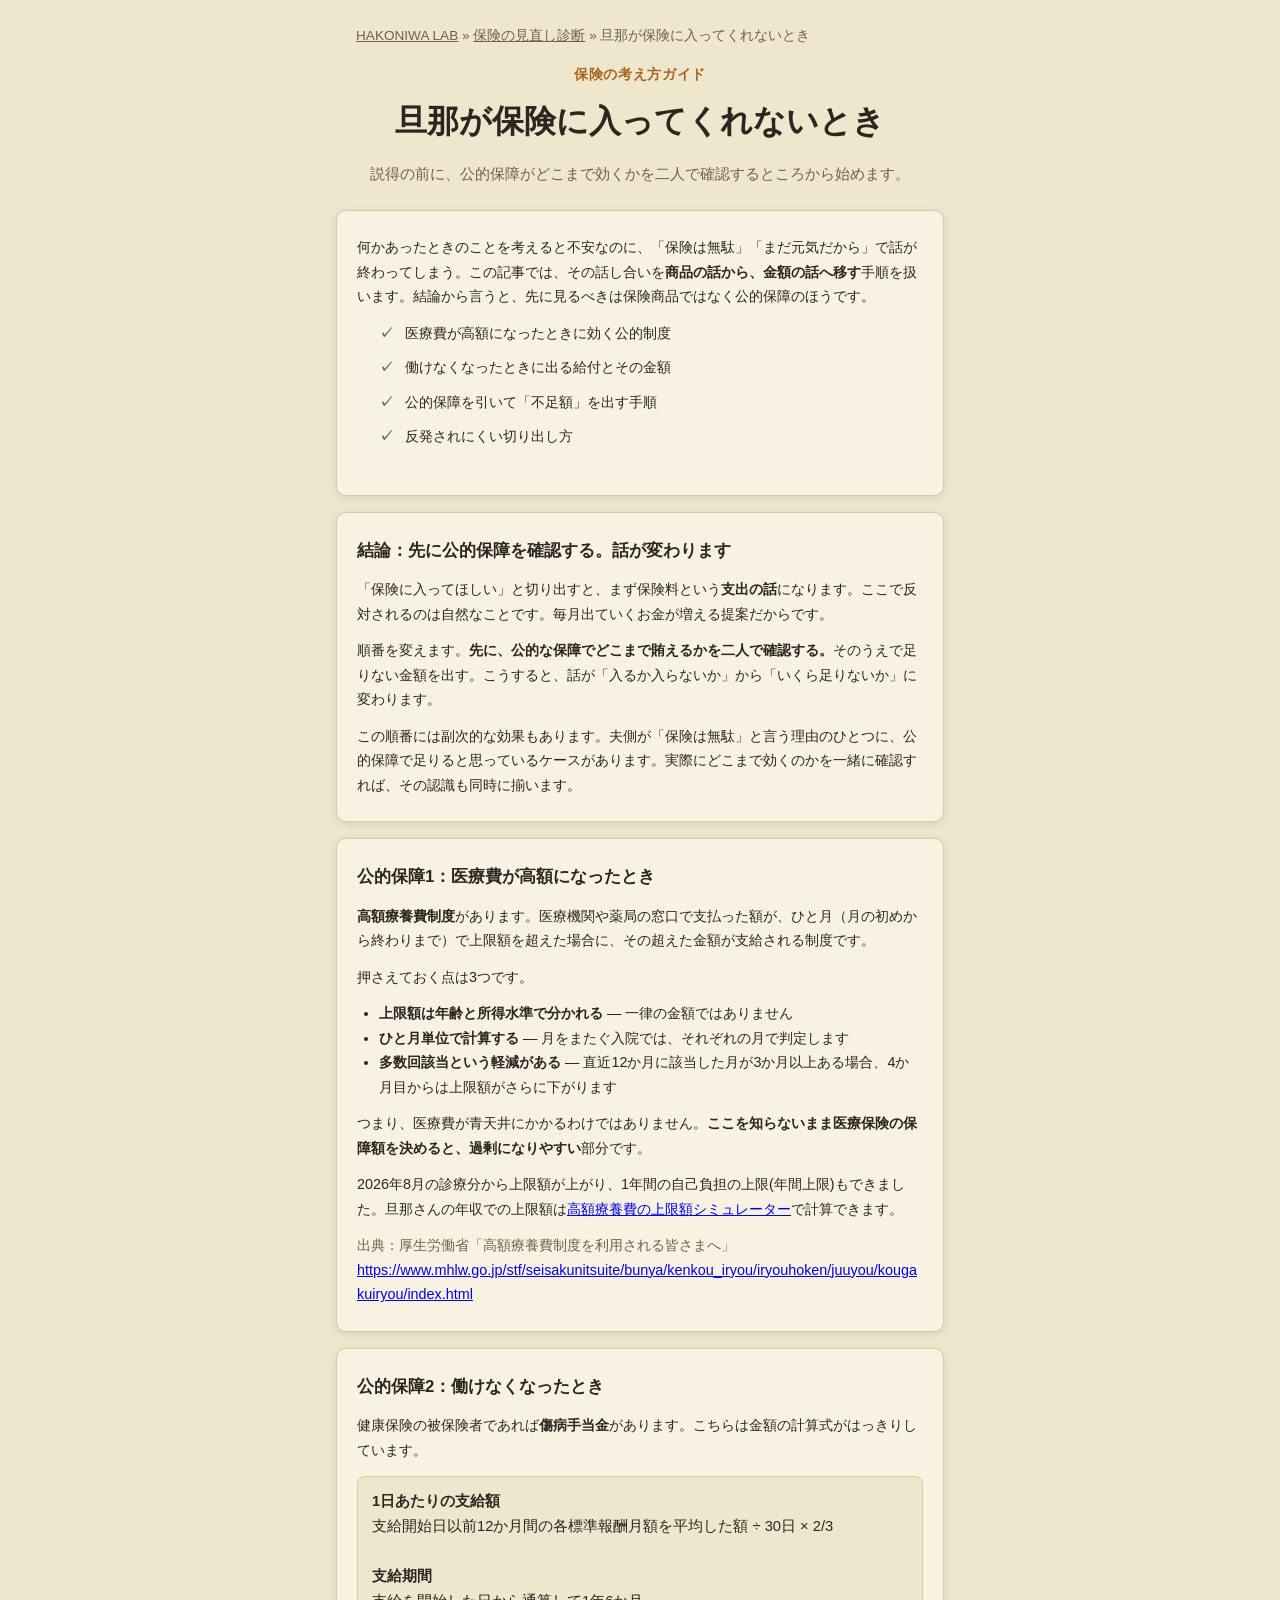
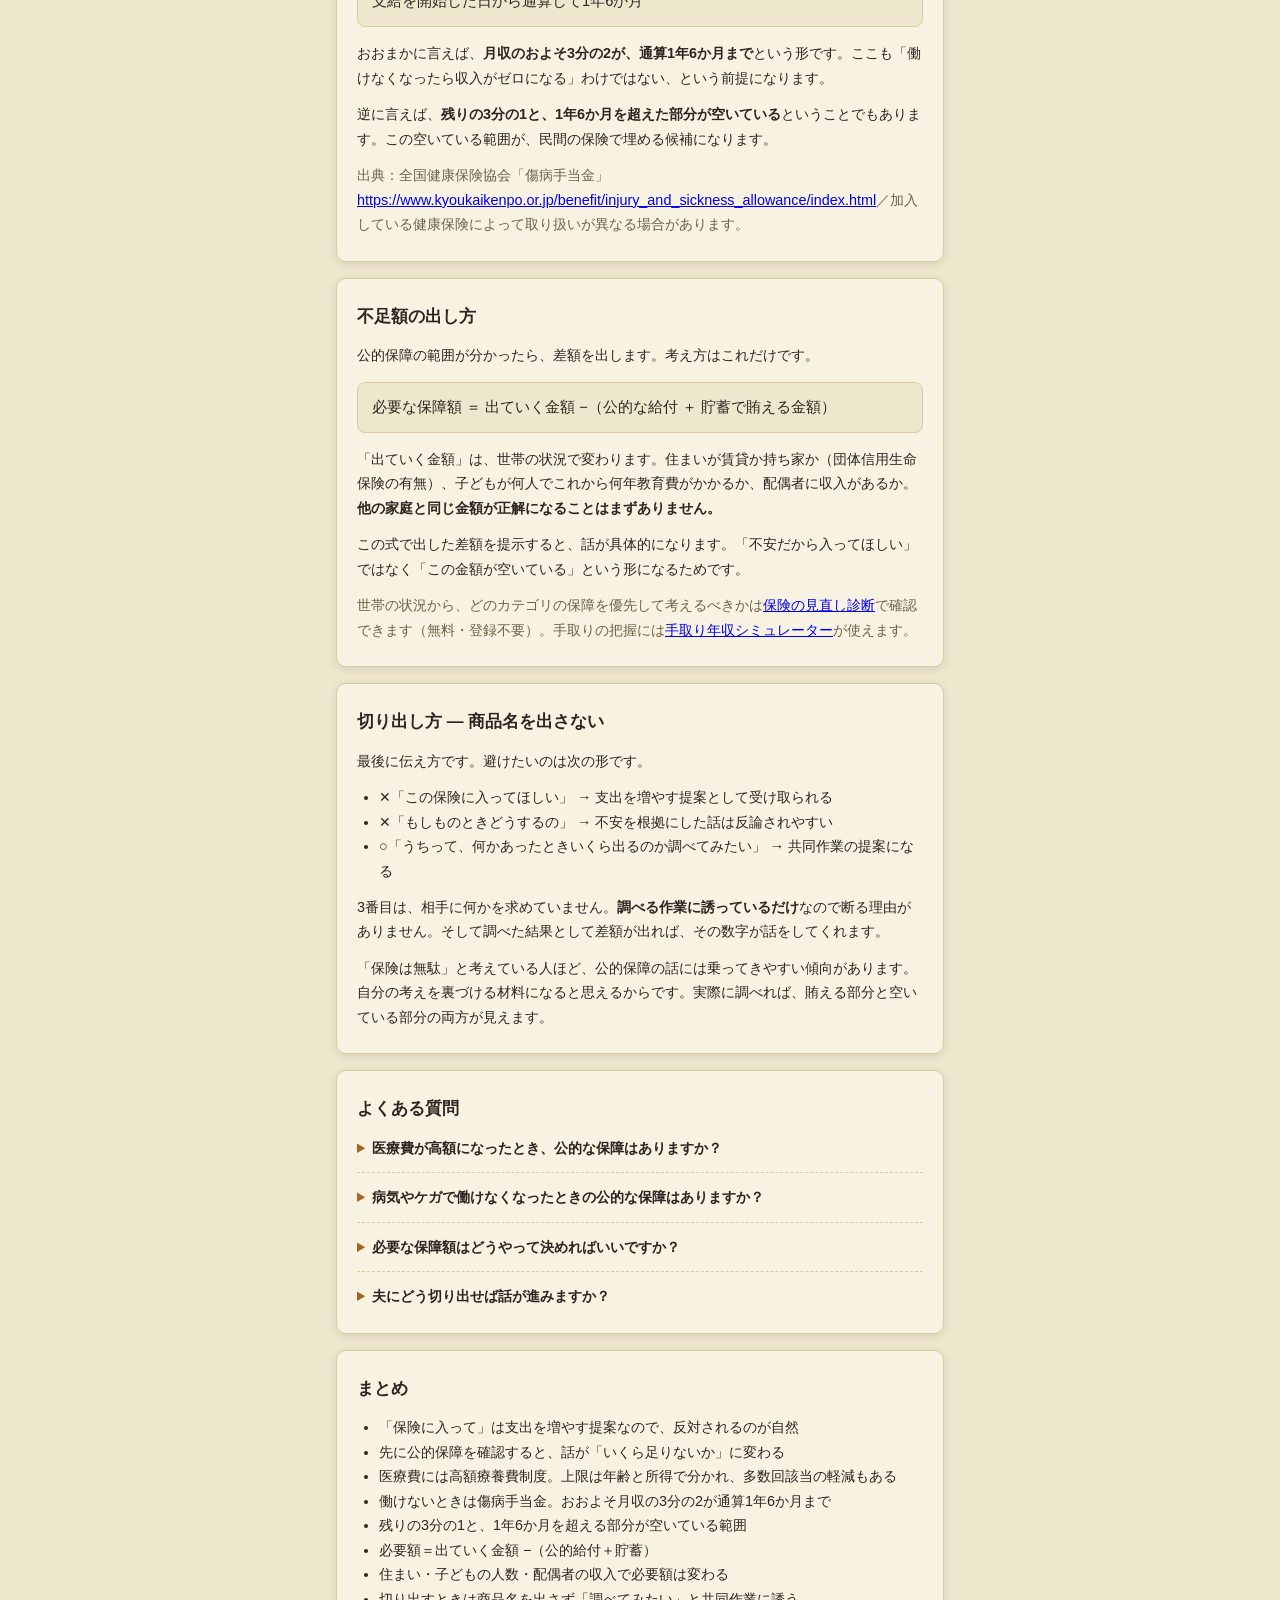
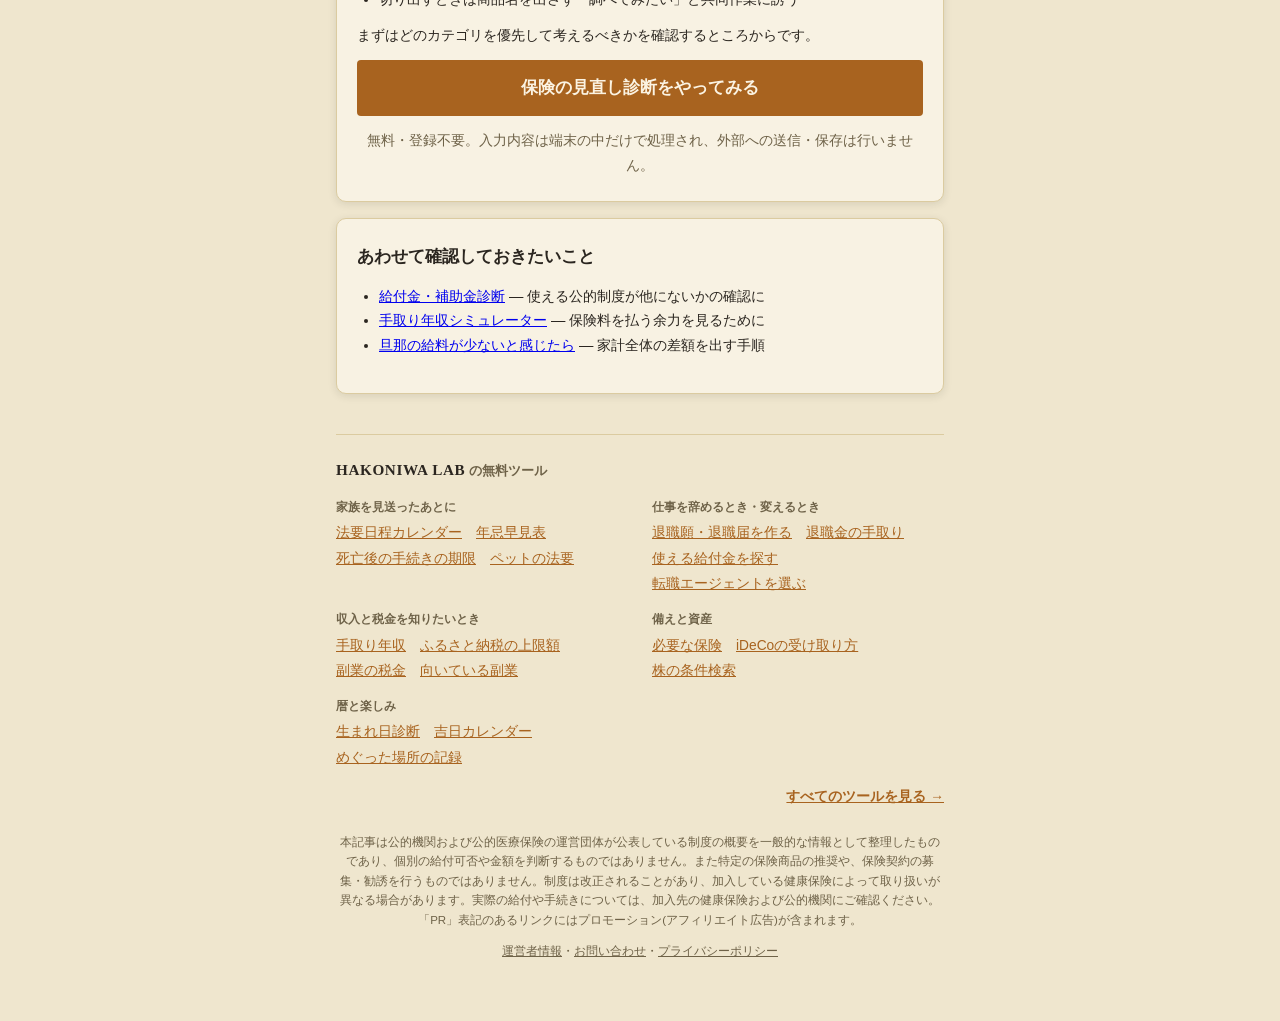
==== commit 8ffd97bd: "全ページにHAKONIWA LABのツール一覧とパンくずの入口を追加 286ページ中、サイトのトップへ戻れるのが9ページだけで、 記事から入った人がほかのツールに気づけなかったため。 - 本文の下(フ" ====
--- a/guide/danna-hoken-hairanai/index.html
+++ b/guide/danna-hoken-hairanai/index.html
@@ -35,6 +35,7 @@
 <div class="app">
 
   <nav class="guide-nav" aria-label="パンくずリスト">
+    <a href="../../../">HAKONIWA LAB</a> &raquo;
     <a href="../../">保険の見直し診断</a> &raquo;
     <span aria-current="page">旦那が保険に入ってくれないとき</span>
   </nav>
@@ -167,6 +168,73 @@
 
   </main>
 
+  <!-- site-nav:start -->
+  <style>
+  .site-nav { margin: 40px 0 0; padding: 22px 0 0; border-top: 1px solid var(--color-border, var(--line, #dbcba0)); color: var(--color-text, var(--ink, #2b2620)); text-align: left; }
+  .site-nav__title { margin: 0 0 14px; font-size: 0.82rem; font-weight: 700; color: var(--color-text-muted, var(--muted, #6e6248)); }
+  .site-nav__title a { font-family: Georgia, "Times New Roman", serif; font-size: 0.95rem; letter-spacing: 0.04em; color: var(--color-text, var(--ink, #2b2620)); text-decoration: none; }
+  .site-nav__groups { display: grid; gap: 14px 24px; }
+  @media (min-width: 560px) { .site-nav__groups { grid-template-columns: 1fr 1fr; } }
+  .site-nav__label { margin: 0 0 4px; font-size: 0.74rem; font-weight: 700; color: var(--color-text-muted, var(--muted, #6e6248)); }
+  .site-nav__links { display: flex; flex-wrap: wrap; gap: 2px 14px; margin: 0; padding: 0; list-style: none; font-size: 0.86rem; line-height: 1.7; }
+  .site-nav__links li { margin: 0; padding: 0; }
+  .site-nav__links li::before { content: none; }
+  .site-nav__links a { color: var(--color-primary, var(--navy, #a8631f)); }
+  .site-nav__all { margin: 16px 0 0; font-size: 0.86rem; text-align: right; }
+  .site-nav__all a { color: var(--color-primary, var(--navy, #a8631f)); font-weight: 700; }
+  .app-footer a { color: var(--color-text-muted, var(--muted, #6e6248)); }
+  </style>
+  <nav class="site-nav" aria-label="HAKONIWA LABのツール">
+    <p class="site-nav__title"><a href="../../../">HAKONIWA LAB</a> の無料ツール</p>
+    <div class="site-nav__groups">
+      <div>
+        <p class="site-nav__label">家族を見送ったあとに</p>
+        <ul class="site-nav__links">
+          <li><a href="../../../houyou-calendar/">法要日程カレンダー</a></li>
+          <li><a href="../../../houyou-calendar/hayami/">年忌早見表</a></li>
+          <li><a href="../../../houyou-calendar/tetsuzuki/">死亡後の手続きの期限</a></li>
+          <li><a href="../../../houyou-calendar/pet/">ペットの法要</a></li>
+        </ul>
+      </div>
+      <div>
+        <p class="site-nav__label">仕事を辞めるとき・変えるとき</p>
+        <ul class="site-nav__links">
+          <li><a href="../../../resignation-letter-generator/">退職願・退職届を作る</a></li>
+          <li><a href="../../../retirement-simulator/">退職金の手取り</a></li>
+          <li><a href="../../../subsidy-checker/">使える給付金を探す</a></li>
+          <li><a href="../../../career-checker/">転職エージェントを選ぶ</a></li>
+        </ul>
+      </div>
+      <div>
+        <p class="site-nav__label">収入と税金を知りたいとき</p>
+        <ul class="site-nav__links">
+          <li><a href="../../../takehome-calculator/">手取り年収</a></li>
+          <li><a href="../../../furusato-simulator/">ふるさと納税の上限額</a></li>
+          <li><a href="../../../sidejob-tax-simulator/">副業の税金</a></li>
+          <li><a href="../../../sidejob-checker/">向いている副業</a></li>
+        </ul>
+      </div>
+      <div>
+        <p class="site-nav__label">備えと資産</p>
+        <ul class="site-nav__links">
+          <li><a href="../../../insurance-checker/">必要な保険</a></li>
+          <li><a href="../../../retirement-simulator/ideco/">iDeCoの受け取り方</a></li>
+          <li><a href="../../../stock-screener/">株の条件検索</a></li>
+        </ul>
+      </div>
+      <div>
+        <p class="site-nav__label">暦と楽しみ</p>
+        <ul class="site-nav__links">
+          <li><a href="../../../birthday-fortune/">生まれ日診断</a></li>
+          <li><a href="../../../birthday-fortune/calendar/">吉日カレンダー</a></li>
+          <li><a href="../../../meguri-log/">めぐった場所の記録</a></li>
+        </ul>
+      </div>
+    </div>
+    <p class="site-nav__all"><a href="../../../">すべてのツールを見る →</a></p>
+  </nav>
+  <!-- site-nav:end -->
+
   <footer class="app-footer">
     <p>本記事は公的機関および公的医療保険の運営団体が公表している制度の概要を一般的な情報として整理したものであり、個別の給付可否や金額を判断するものではありません。また特定の保険商品の推奨や、保険契約の募集・勧誘を行うものではありません。制度は改正されることがあり、加入している健康保険によって取り扱いが異なる場合があります。実際の給付や手続きについては、加入先の健康保険および公的機関にご確認ください。「PR」表記のあるリンクにはプロモーション(アフィリエイト広告)が含まれます。</p>
     <p><a href="../../../about.html">運営者情報</a>・<a href="../../../contact.html">お問い合わせ</a>・<a href="../../../privacy.html">プライバシーポリシー</a></p>
--- a/css/style.css
+++ b/css/style.css
@@ -483,3 +483,10 @@
 .books__title { display: block; font-weight: 600; font-size: 0.95rem; line-height: 1.5; }
 .books__note { display: block; font-size: 0.8rem; color: var(--color-text-muted); margin-top: 4px; }
 .books__ku { font-size: 0.8rem; color: var(--color-text-muted); margin: 10px 0 0; }
+
+/* 広告のあるページの冒頭に出す PR 表記(A8 はファーストビューでの広告表示を求めている。birthday-fortune・houyou-calendar と同じ形) */
+.pr-note { font-size: 0.75rem; color: var(--color-text-muted); margin: -8px 0 14px; }
+.app-header + .pr-note { text-align: center; }
+
+/* 出典などの長いURLがスマホで横にはみ出さないように折り返す(class の無い文字のリンクだけ。広告ボタンには効かせない) */
+.card--article a:not([class]) { overflow-wrap: anywhere; }
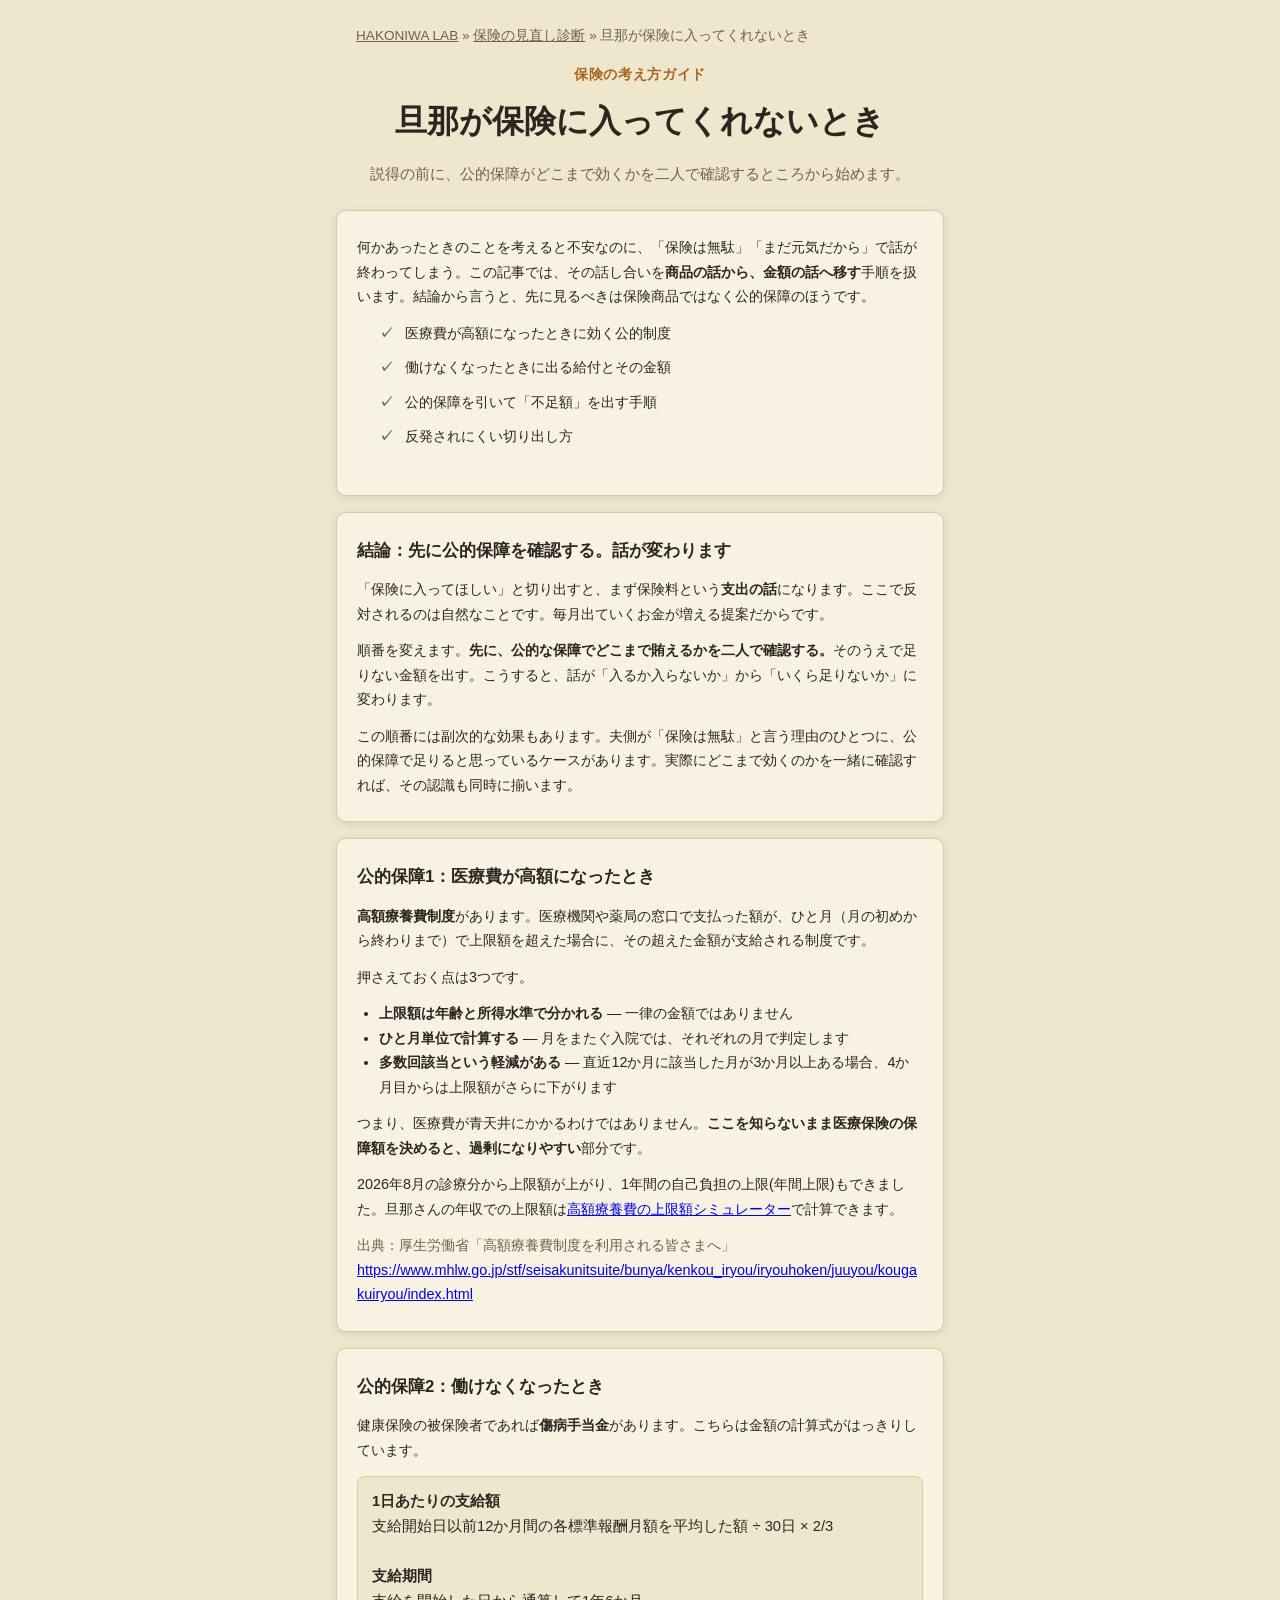
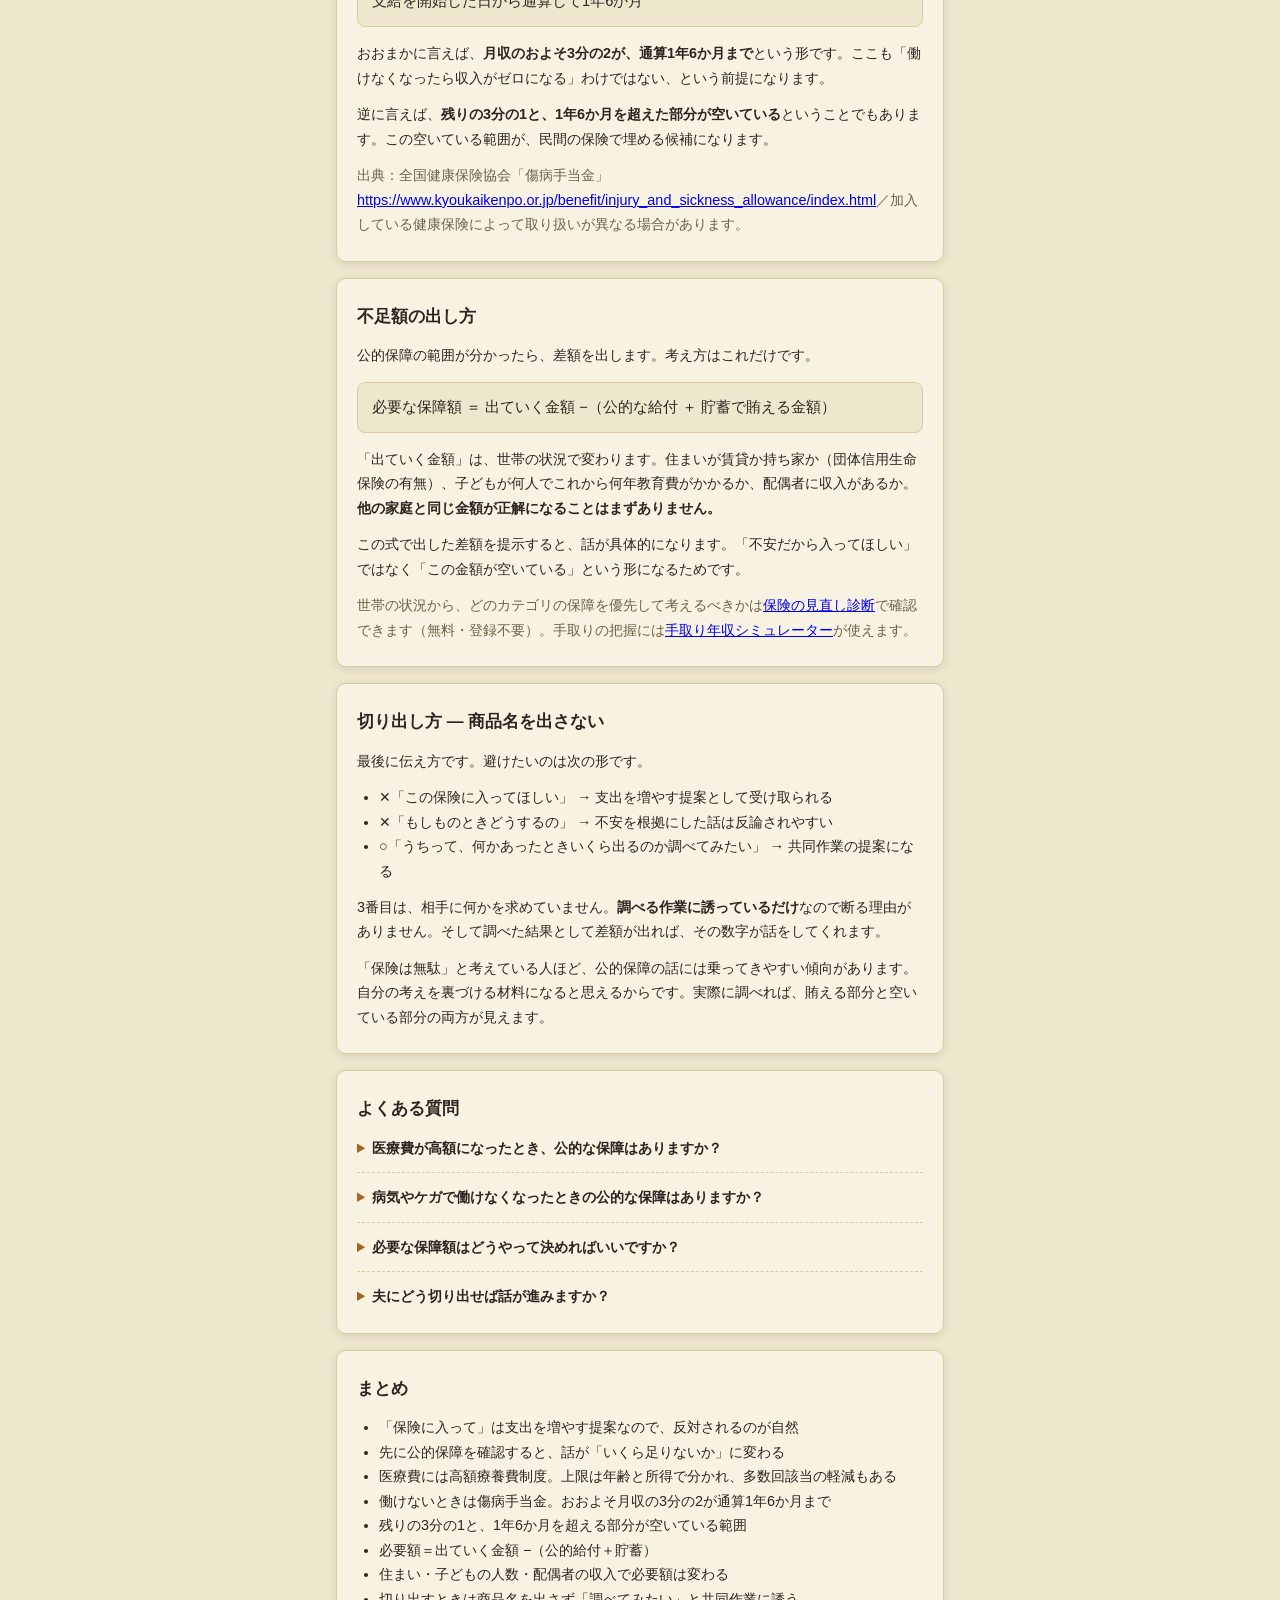
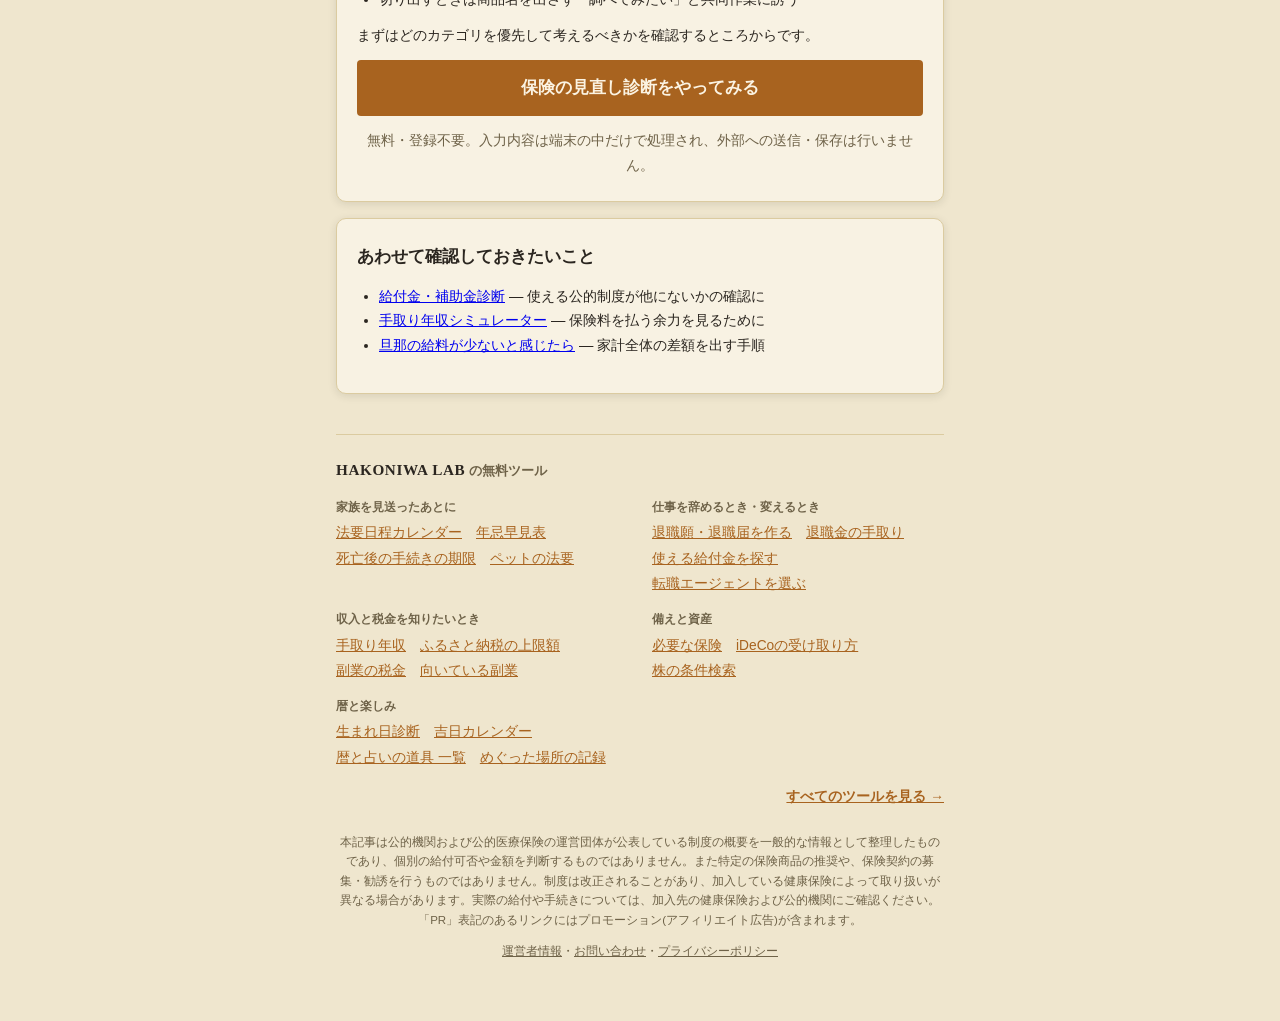
==== commit a9bdb219: "全ページのツール一覧に「暦と占いの道具 一覧」を追加 Co-Authored-By: Claude Opus 5.5 <noreply@anthropic.com>" ====
--- a/guide/danna-hoken-hairanai/index.html
+++ b/guide/danna-hoken-hairanai/index.html
@@ -227,6 +227,7 @@
         <ul class="site-nav__links">
           <li><a href="../../../birthday-fortune/">生まれ日診断</a></li>
           <li><a href="../../../birthday-fortune/calendar/">吉日カレンダー</a></li>
+          <li><a href="../../../birthday-fortune/tools/">暦と占いの道具 一覧</a></li>
           <li><a href="../../../meguri-log/">めぐった場所の記録</a></li>
         </ul>
       </div>
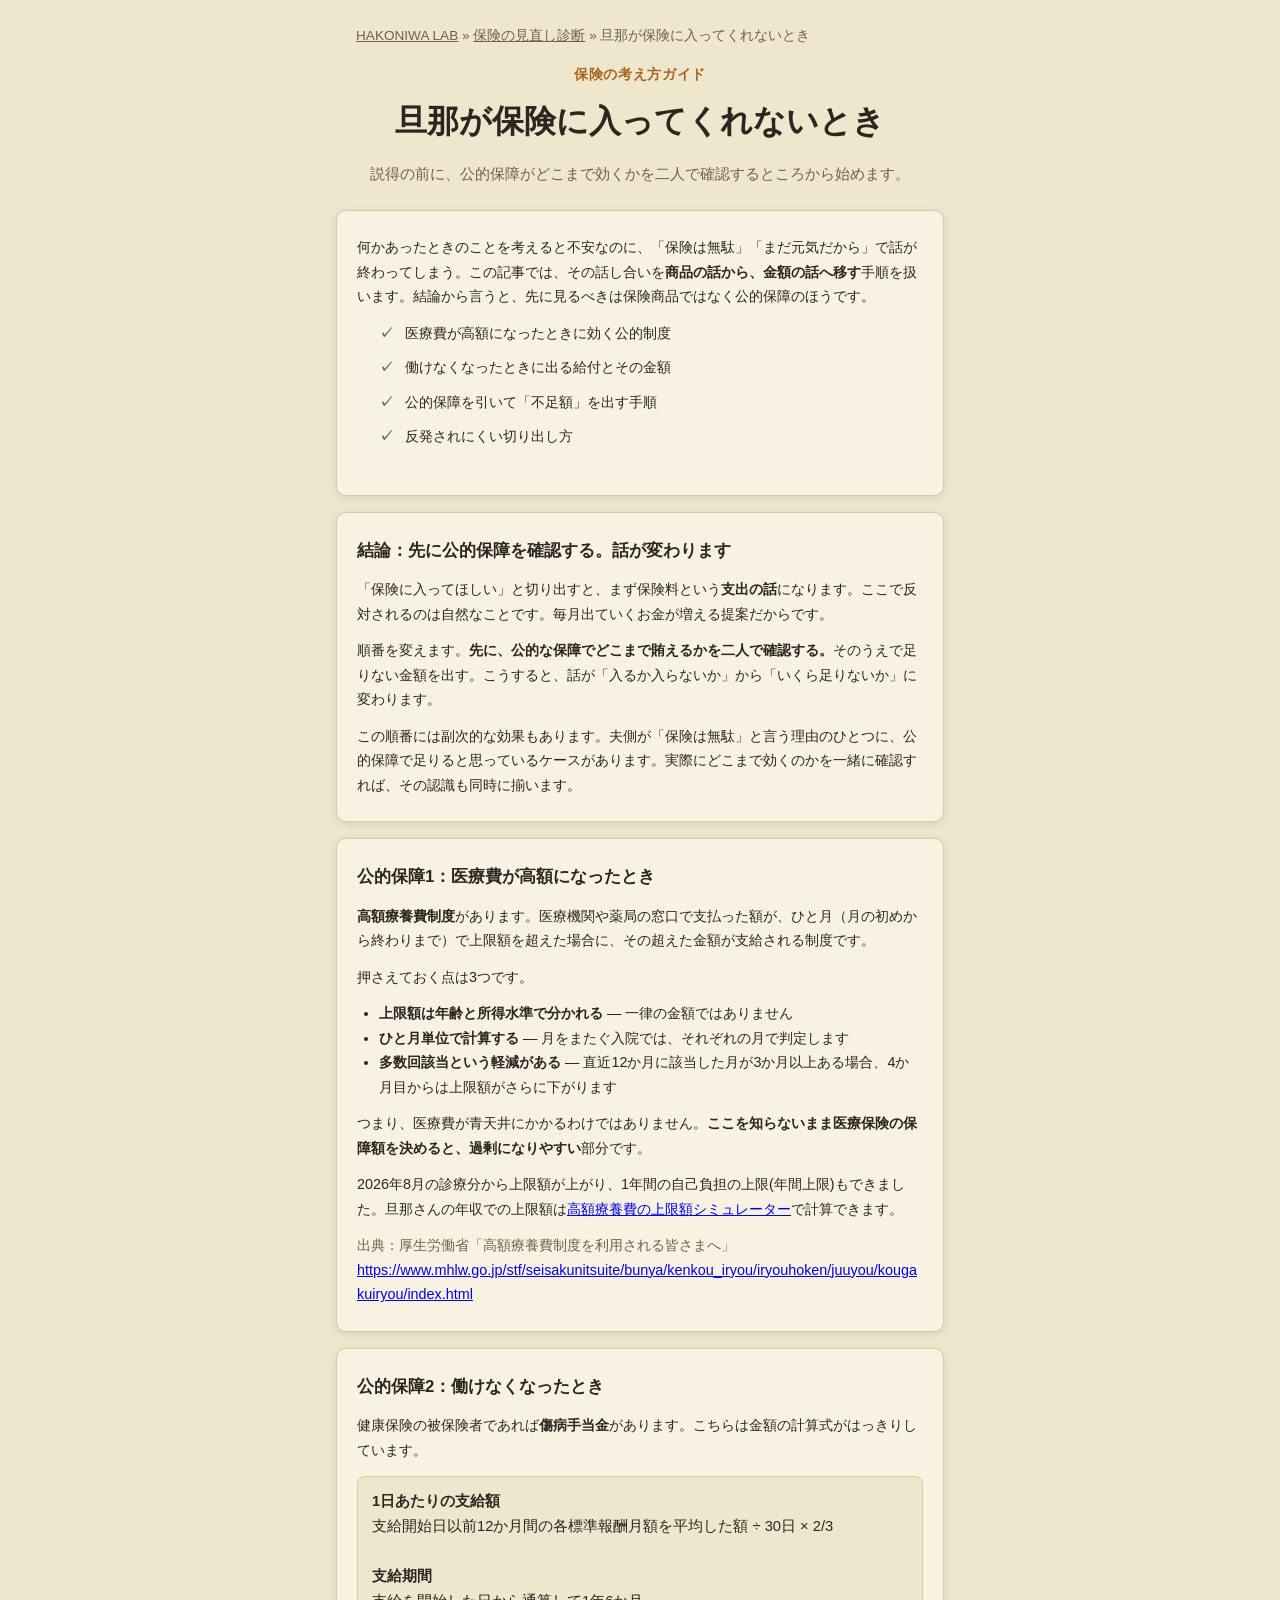
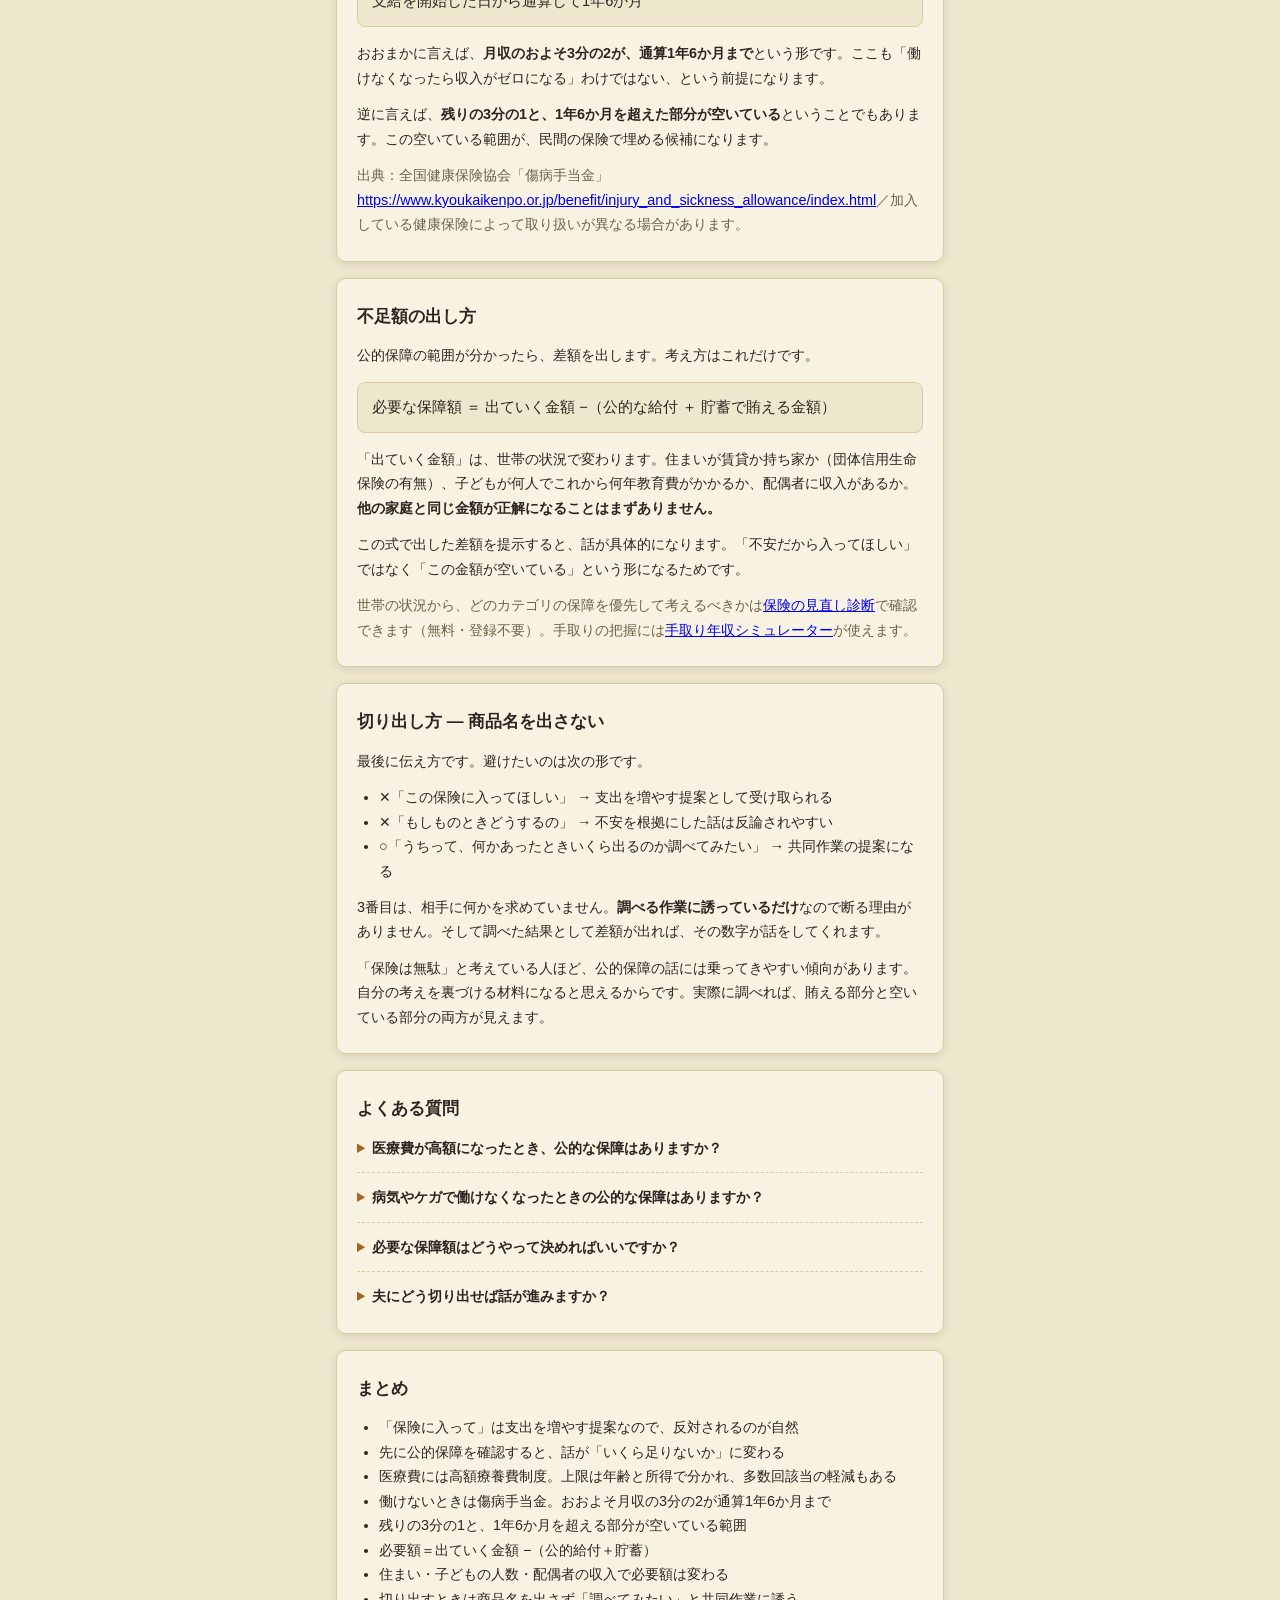
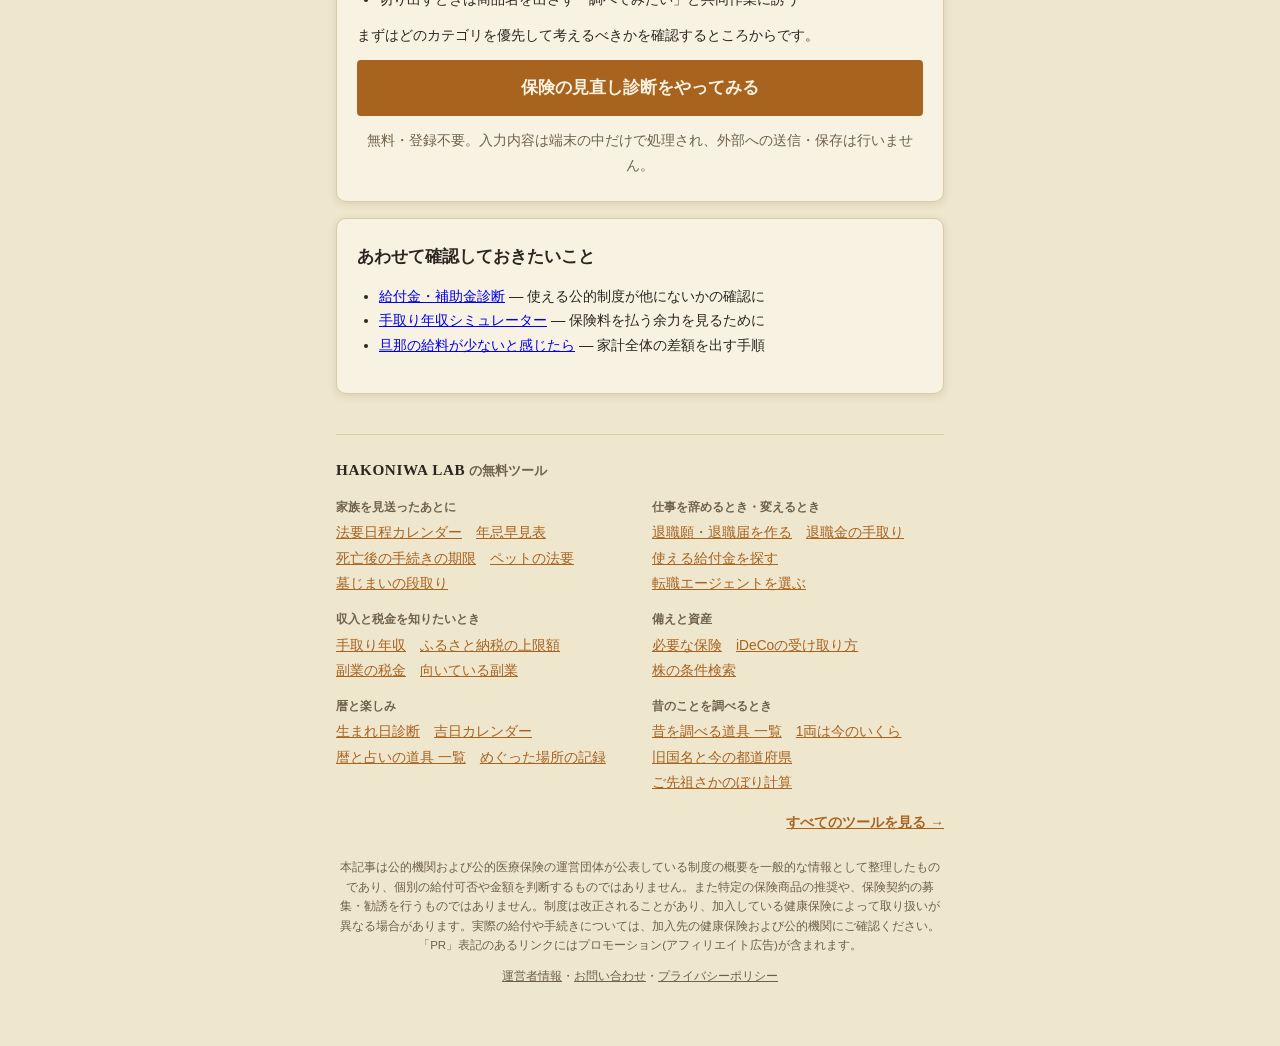
==== commit 705791de: "全ページのツール一覧に「昔のことを調べるとき」（昔を調べる道具 一覧・1両・旧国名・ご先祖）と「墓じまいの段取り」を追加 site-nav/site-nav.html を更新して site_nav.p" ====
--- a/guide/danna-hoken-hairanai/index.html
+++ b/guide/danna-hoken-hairanai/index.html
@@ -194,6 +194,7 @@
           <li><a href="../../../houyou-calendar/hayami/">年忌早見表</a></li>
           <li><a href="../../../houyou-calendar/tetsuzuki/">死亡後の手続きの期限</a></li>
           <li><a href="../../../houyou-calendar/pet/">ペットの法要</a></li>
+          <li><a href="../../../houyou-calendar/hakajimai/">墓じまいの段取り</a></li>
         </ul>
       </div>
       <div>
@@ -231,6 +232,15 @@
           <li><a href="../../../meguri-log/">めぐった場所の記録</a></li>
         </ul>
       </div>
+      <div>
+        <p class="site-nav__label">昔のことを調べるとき</p>
+        <ul class="site-nav__links">
+          <li><a href="../../../mukashi/">昔を調べる道具 一覧</a></li>
+          <li><a href="../../../mukashi/ryou/">1両は今のいくら</a></li>
+          <li><a href="../../../mukashi/kokumei/">旧国名と今の都道府県</a></li>
+          <li><a href="../../../mukashi/senzo/">ご先祖さかのぼり計算</a></li>
+        </ul>
+      </div>
     </div>
     <p class="site-nav__all"><a href="../../../">すべてのツールを見る →</a></p>
   </nav>
